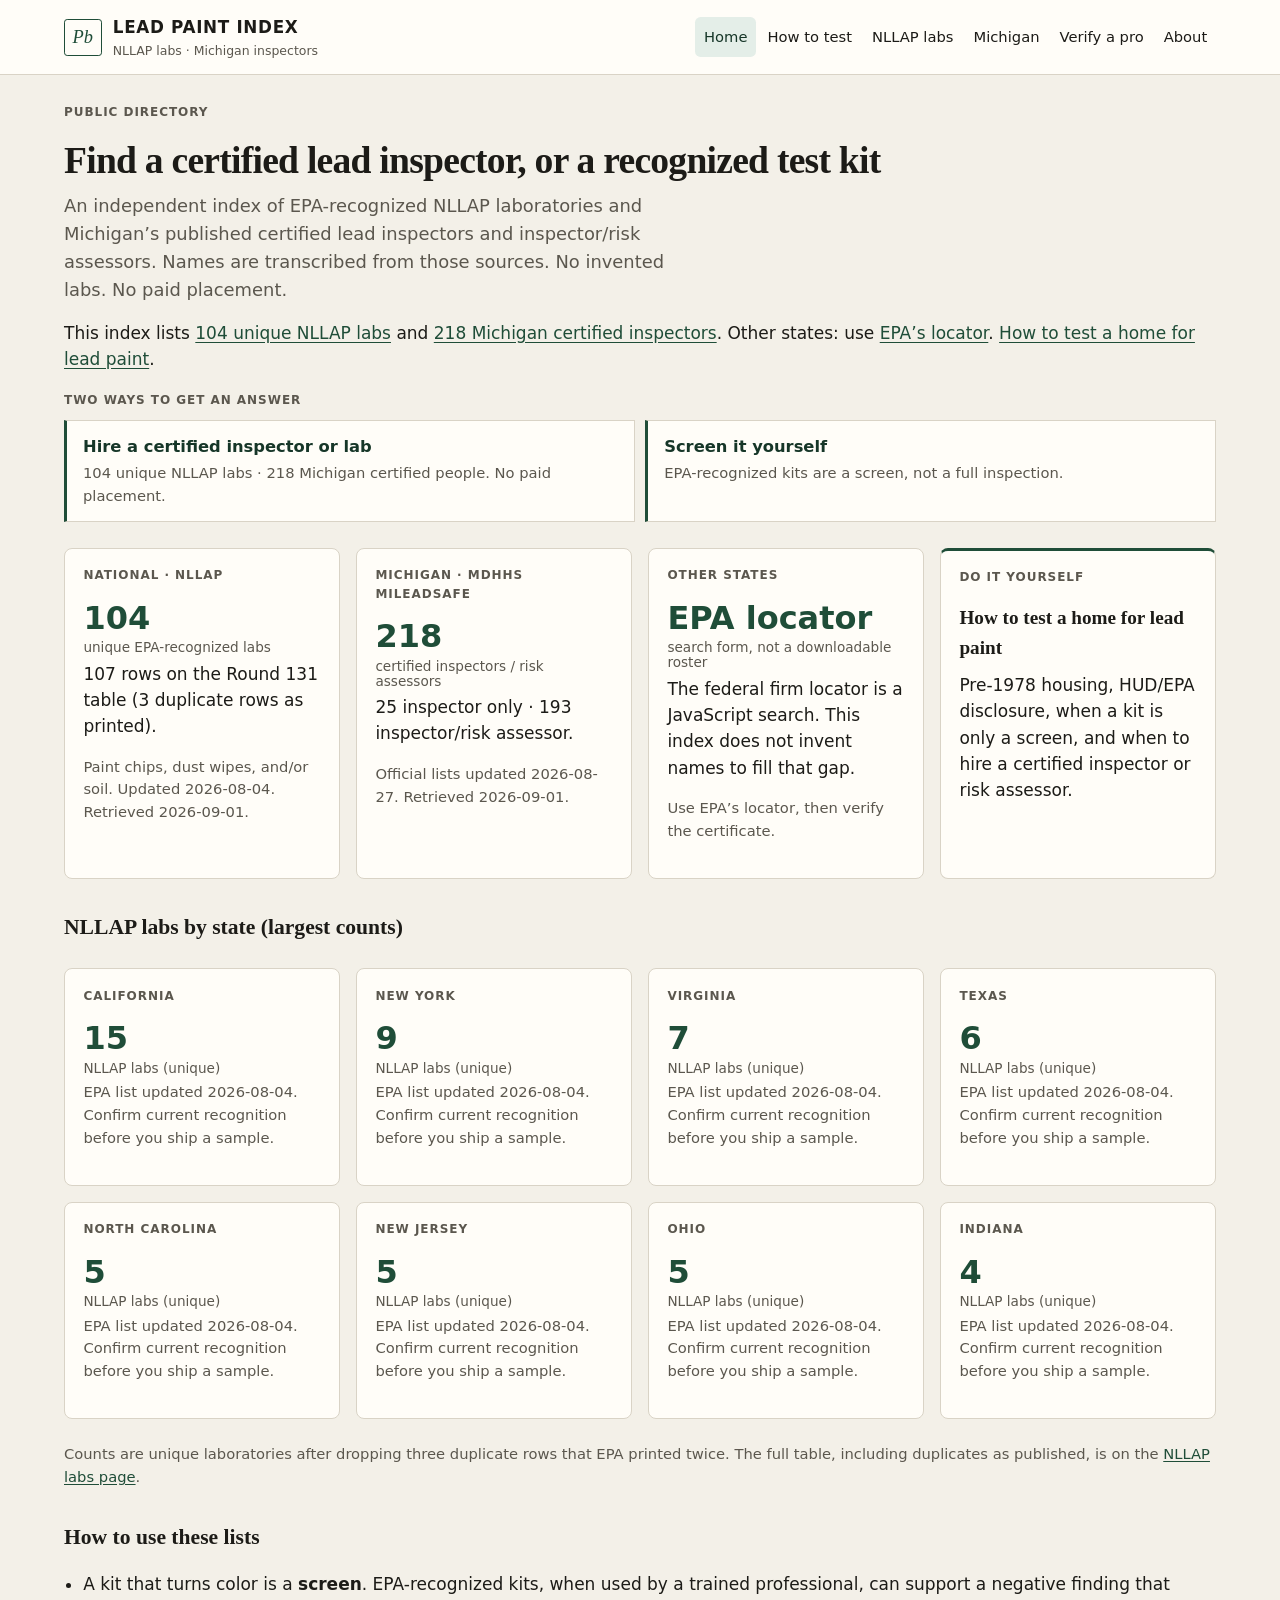
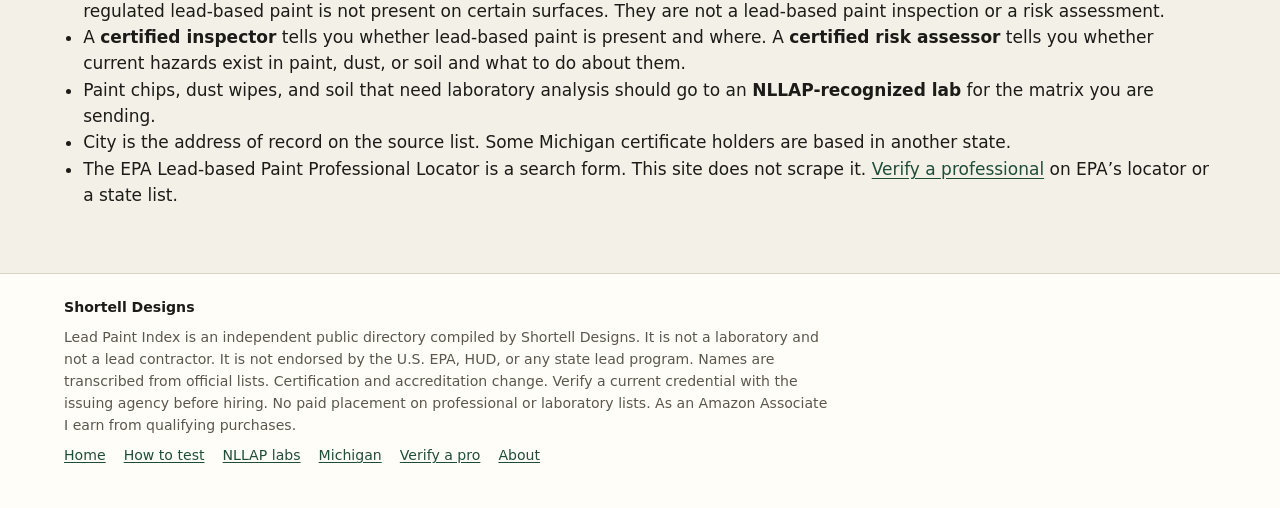
==== index.html @ 2e5376ed "Use Shortell Designs as public byline." ====
<!DOCTYPE html>
<html lang="en">
<head>
  <meta charset="utf-8">
  <meta name="viewport" content="width=device-width, initial-scale=1">
  <title>Find a Certified Lead Inspector or NLLAP Lab</title>
  <meta name="description" content="Independent index of 104 unique EPA NLLAP labs and 218 Michigan certified inspectors. Other states: use EPA’s locator. No invented names. No paid placement.">
  <link rel="stylesheet" href="css/style.css">
</head>
<body>
  <a class="skip" href="#main">Skip to content</a>
  <header class="site-header">
    <div class="header-inner">
      <a class="brand" href="index.html">
        <span class="brand-mark" aria-hidden="true">Pb</span>
        <span class="brand-text">
          <span class="brand-name">Lead Paint Index</span>
          <span class="brand-sub">NLLAP labs · Michigan inspectors</span>
        </span>
      </a>
      <nav aria-label="Primary">
        <a href="index.html" aria-current="page">Home</a>
        <a href="how-to.html">How to test</a>
        <a href="labs.html">NLLAP labs</a>
        <a href="michigan.html">Michigan</a>
        <a href="verify.html">Verify a pro</a>
        <a href="about.html">About</a>
      </nav>
    </div>
  </header>
  <main id="main">
    <div class="wrap">

      <p class="kicker">Public directory</p>
      <h1>Find a certified lead inspector, or a recognized test kit</h1>
      <p class="lede">An independent index of EPA-recognized NLLAP laboratories and Michigan’s published certified lead inspectors and inspector/risk assessors. Names are transcribed from those sources. No invented labs. No paid placement.</p>
      <p>This index lists <a href="labs.html">104 unique NLLAP labs</a>
      and <a href="michigan.html">218 Michigan certified inspectors</a>.
      Other states: use <a href="verify.html">EPA’s locator</a>.
      <a href="how-to.html">How to test a home for lead paint</a>.</p>

      <div class="paths">
        <p class="paths-label">Two ways to get an answer</p>
        <a class="path" href="labs.html">
          <strong>Hire a certified inspector or lab</strong>
          <span>104 unique NLLAP labs · 218 Michigan certified people. No paid placement.</span>
        </a>
        <a class="path" href="how-to.html">
          <strong>Screen it yourself</strong>
          <span>EPA-recognized kits are a screen, not a full inspection.</span>
        </a>
      </div>

      <div class="grid states" id="counts">
        <a class="card" href="labs.html">
          <p class="kicker">National · NLLAP</p>
          <p class="stat">104<small>unique EPA-recognized labs</small></p>
          <p>107 rows on the Round 131 table (3 duplicate rows as printed).</p>
          <p class="meta">Paint chips, dust wipes, and/or soil. Updated 2026-08-04. Retrieved 2026-09-01.</p>
        </a>
        <a class="card" href="michigan.html">
          <p class="kicker">Michigan · MDHHS MiLeadSafe</p>
          <p class="stat">218<small>certified inspectors / risk assessors</small></p>
          <p>25 inspector only · 193 inspector/risk assessor.</p>
          <p class="meta">Official lists updated 2026-08-27. Retrieved 2026-09-01.</p>
        </a>
        <a class="card" href="verify.html">
          <p class="kicker">Other states</p>
          <p class="stat">EPA locator<small>search form, not a downloadable roster</small></p>
          <p>The federal firm locator is a JavaScript search. This index does not invent names to fill that gap.</p>
          <p class="meta">Use EPA’s locator, then verify the certificate.</p>
        </a>
        <a class="card card-howto" href="how-to.html">
          <p class="kicker">Do it yourself</p>
          <h2>How to test a home for lead paint</h2>
          <p>Pre-1978 housing, HUD/EPA disclosure, when a kit is only a screen, and when to hire a certified inspector or risk assessor.</p>
        </a>
      </div>

      <h2>NLLAP labs by state (largest counts)</h2>
      <div class="grid states">
        <a class="card" href="labs.html#st-CA">
          <p class="kicker">California</p>
          <p class="stat">15<small>NLLAP labs (unique)</small></p>
          <p class="meta">EPA list updated 2026-08-04. Confirm current recognition before you ship a sample.</p>
        </a>
        <a class="card" href="labs.html#st-NY">
          <p class="kicker">New York</p>
          <p class="stat">9<small>NLLAP labs (unique)</small></p>
          <p class="meta">EPA list updated 2026-08-04. Confirm current recognition before you ship a sample.</p>
        </a>
        <a class="card" href="labs.html#st-VA">
          <p class="kicker">Virginia</p>
          <p class="stat">7<small>NLLAP labs (unique)</small></p>
          <p class="meta">EPA list updated 2026-08-04. Confirm current recognition before you ship a sample.</p>
        </a>
        <a class="card" href="labs.html#st-TX">
          <p class="kicker">Texas</p>
          <p class="stat">6<small>NLLAP labs (unique)</small></p>
          <p class="meta">EPA list updated 2026-08-04. Confirm current recognition before you ship a sample.</p>
        </a>
        <a class="card" href="labs.html#st-NC">
          <p class="kicker">North Carolina</p>
          <p class="stat">5<small>NLLAP labs (unique)</small></p>
          <p class="meta">EPA list updated 2026-08-04. Confirm current recognition before you ship a sample.</p>
        </a>
        <a class="card" href="labs.html#st-NJ">
          <p class="kicker">New Jersey</p>
          <p class="stat">5<small>NLLAP labs (unique)</small></p>
          <p class="meta">EPA list updated 2026-08-04. Confirm current recognition before you ship a sample.</p>
        </a>
        <a class="card" href="labs.html#st-OH">
          <p class="kicker">Ohio</p>
          <p class="stat">5<small>NLLAP labs (unique)</small></p>
          <p class="meta">EPA list updated 2026-08-04. Confirm current recognition before you ship a sample.</p>
        </a>
        <a class="card" href="labs.html#st-IN">
          <p class="kicker">Indiana</p>
          <p class="stat">4<small>NLLAP labs (unique)</small></p>
          <p class="meta">EPA list updated 2026-08-04. Confirm current recognition before you ship a sample.</p>
        </a>
      </div>
      <p class="meta">Counts are unique laboratories after dropping three duplicate rows that EPA printed twice. The full table, including duplicates as published, is on the <a href="labs.html">NLLAP labs page</a>.</p>

      <h2>How to use these lists</h2>
      <ul class="plain">
        <li>A kit that turns color is a <strong>screen</strong>. EPA-recognized kits, when used by a trained professional, can support a negative finding that regulated lead-based paint is not present on certain surfaces. They are not a lead-based paint inspection or a risk assessment.</li>
        <li>A <strong>certified inspector</strong> tells you whether lead-based paint is present and where. A <strong>certified risk assessor</strong> tells you whether current hazards exist in paint, dust, or soil and what to do about them.</li>
        <li>Paint chips, dust wipes, and soil that need laboratory analysis should go to an <strong>NLLAP-recognized lab</strong> for the matrix you are sending.</li>
        <li>City is the address of record on the source list. Some Michigan certificate holders are based in another state.</li>
        <li>The EPA Lead-based Paint Professional Locator is a search form. This site does not scrape it. <a href="verify.html">Verify a professional</a> on EPA’s locator or a state list.</li>
      </ul>

    </div>
  </main>
  <footer class="site-footer">
    <div class="wrap">
      <p class="byline">Shortell Designs</p>
      <p>Lead Paint Index is an independent public directory compiled by Shortell Designs. It is not a laboratory and not a lead contractor. It is not endorsed by the U.S. EPA, HUD, or any state lead program. Names are transcribed from official lists. Certification and accreditation change. Verify a current credential with the issuing agency before hiring. No paid placement on professional or laboratory lists. As an Amazon Associate I earn from qualifying purchases.</p>
      <p class="foot-nav"><a href="index.html">Home</a> <a href="how-to.html">How to test</a> <a href="labs.html">NLLAP labs</a> <a href="michigan.html">Michigan</a> <a href="verify.html">Verify a pro</a> <a href="about.html">About</a></p>
    </div>
  </footer>
</body>
</html>
---- css/style.css ----
/* Lead Paint Index — same visual language as Radon Test Index; mobile-first, calm, no tracking, no cookie wall */
:root {
  --bg: #f3f0e8;
  --bg-2: #fffdf8;
  --ink: #1c1b17;
  --muted: #5b574e;
  --line: #d9d3c6;
  --pine: #1f4d38;
  --pine-2: #163628;
  --sage: #e4eee8;
  --violet: #ece8f5;
  --violet-ink: #3a3160;
  --sand: #f3ead4;
  --sand-ink: #5a4718;
  --note: #f6efe0;
  --note-edge: #8a6d32;
  --focus: #1f4d38;
  --max: 72rem;
  --prose: 40rem;
  --radius: 0.35rem;
}

*,
*::before,
*::after {
  box-sizing: border-box;
}

html {
  scroll-behavior: smooth;
}

body {
  margin: 0;
  color: var(--ink);
  background: var(--bg);
  font-family: "Source Sans 3", "Segoe UI", system-ui, -apple-system, sans-serif;
  font-size: 1.0625rem;
  line-height: 1.55;
}

.skip {
  position: absolute;
  left: 0.75rem;
  top: -3rem;
  background: var(--pine);
  color: #fff;
  padding: 0.4rem 0.7rem;
  z-index: 20;
}
.skip:focus {
  top: 0.75rem;
}

a {
  color: var(--pine);
  text-underline-offset: 0.15em;
}
a:hover {
  color: var(--pine-2);
}
a:focus-visible,
button:focus-visible,
input:focus-visible {
  outline: 2px solid var(--focus);
  outline-offset: 2px;
}

.wrap {
  width: min(100% - 2rem, var(--max));
  margin-inline: auto;
}
.wrap-prose {
  width: min(100% - 2rem, var(--prose));
  margin-inline: auto;
}

/* Header */
.site-header {
  border-bottom: 1px solid var(--line);
  background: var(--bg-2);
}
.header-inner {
  width: min(100% - 2rem, var(--max));
  margin-inline: auto;
  padding: 0.9rem 0 0.85rem;
  display: flex;
  flex-wrap: wrap;
  gap: 0.75rem 1.5rem;
  align-items: center;
  justify-content: space-between;
}
.brand {
  display: flex;
  gap: 0.7rem;
  align-items: center;
  text-decoration: none;
  color: inherit;
}
.brand-mark {
  flex: none;
  width: 2.35rem;
  height: 2.35rem;
  display: grid;
  place-items: center;
  border: 1.5px solid var(--pine);
  border-radius: 0.2rem;
  color: var(--pine);
  font-family: Georgia, "Iowan Old Style", "Palatino Linotype", serif;
  font-style: italic;
  font-size: 1.15rem;
  line-height: 1;
}
.brand-text {
  display: flex;
  flex-direction: column;
  gap: 0.05rem;
}
.brand-name {
  font-weight: 700;
  letter-spacing: 0.04em;
  font-size: 1.05rem;
  text-transform: uppercase;
}
.brand-sub {
  font-size: 0.78rem;
  color: var(--muted);
}

nav {
  display: flex;
  flex-wrap: wrap;
  gap: 0.15rem 0.15rem;
}
nav a {
  text-decoration: none;
  color: var(--ink);
  padding: 0.3rem 0.55rem;
  border-radius: var(--radius);
  font-size: 0.92rem;
}
nav a:hover,
nav a[aria-current="page"] {
  background: var(--sage);
  color: var(--pine-2);
}

/* Main */
main {
  padding: 1.75rem 0 3rem;
}
h1 {
  font-family: Georgia, "Iowan Old Style", Palatino, serif;
  font-weight: 600;
  font-size: clamp(1.7rem, 3.5vw, 2.35rem);
  line-height: 1.2;
  margin: 0 0 0.6rem;
  letter-spacing: -0.02em;
}
h2 {
  font-family: Georgia, "Iowan Old Style", Palatino, serif;
  font-weight: 600;
  font-size: 1.35rem;
  margin: 2rem 0 0.6rem;
}
h3 {
  font-size: 1.05rem;
  margin: 1.4rem 0 0.4rem;
}
p {
  margin: 0 0 1rem;
}
.lede {
  font-size: 1.12rem;
  color: var(--muted);
  max-width: 40rem;
}

/* Home cards */
.grid {
  display: grid;
  gap: 1rem;
  margin: 1.5rem 0;
}
@media (min-width: 640px) {
  .grid.states {
    grid-template-columns: repeat(2, 1fr);
  }
  .grid.two {
    grid-template-columns: 1fr 1fr;
  }
}
@media (min-width: 960px) {
  .grid.states {
    grid-template-columns: repeat(4, 1fr);
  }
}
.card {
  background: var(--bg-2);
  border: 1px solid var(--line);
  border-radius: 0.5rem;
  padding: 1.1rem 1.15rem 1.2rem;
  text-decoration: none;
  color: inherit;
  display: block;
}
a.card:hover {
  border-color: var(--pine);
}
.card h2,
.card h3 {
  margin-top: 0;
}
.stat {
  font-variant-numeric: tabular-nums;
  font-size: 2rem;
  font-weight: 600;
  color: var(--pine);
  line-height: 1.1;
  margin: 0.2rem 0 0.35rem;
}
.stat small {
  display: block;
  font-size: 0.85rem;
  font-weight: 500;
  color: var(--muted);
  margin-top: 0.25rem;
}
.kicker {
  font-size: 0.75rem;
  letter-spacing: 0.08em;
  text-transform: uppercase;
  color: var(--muted);
  font-weight: 600;
}

/* Notes / callouts */
.note {
  background: var(--note);
  border-left: 3px solid var(--note-edge);
  padding: 0.85rem 1rem;
  margin: 1.1rem 0 1.4rem;
  border-radius: 0 0.35rem 0.35rem 0;
}
.note p:last-child {
  margin-bottom: 0;
}

ul.plain,
ol.plain {
  padding-left: 1.2rem;
}
.meta {
  color: var(--muted);
  font-size: 0.92rem;
}

/* Filters */
.filters {
  display: flex;
  flex-wrap: wrap;
  gap: 0.65rem 1rem;
  align-items: end;
  margin: 1rem 0 1.1rem;
  padding: 0.85rem 0;
  border-top: 1px solid var(--line);
  border-bottom: 1px solid var(--line);
  position: sticky;
  top: 0;
  background: var(--bg);
  z-index: 5;
}
.filters label.field {
  display: flex;
  flex-direction: column;
  gap: 0.25rem;
  font-size: 0.8rem;
  font-weight: 600;
  color: var(--muted);
  flex: 1 1 14rem;
}
.filters input[type="search"] {
  font: inherit;
  padding: 0.45rem 0.6rem;
  border: 1px solid var(--line);
  border-radius: var(--radius);
  background: var(--bg-2);
  color: var(--ink);
  width: 100%;
}
.pills {
  display: flex;
  flex-wrap: wrap;
  gap: 0.35rem;
}
.pills label {
  font-size: 0.88rem;
  border: 1px solid var(--line);
  background: var(--bg-2);
  border-radius: 999px;
  padding: 0.28rem 0.7rem;
  cursor: pointer;
}
.pills input {
  appearance: none;
  width: 0;
  height: 0;
  position: absolute;
}
.pills input:checked ~ span,
.pills label:has(input:checked) {
  background: var(--pine);
  color: #fff;
  border-color: var(--pine);
}
.pills label:has(input:focus-visible) {
  outline: 2px solid var(--focus);
  outline-offset: 2px;
}
.shown {
  font-size: 0.9rem;
  color: var(--muted);
  margin: 0 0 0.75rem;
}

/* Directory table */
.table-scroll {
  overflow-x: auto;
}
table.dir {
  width: 100%;
  border-collapse: collapse;
  background: var(--bg-2);
  font-size: 0.95rem;
}
table.dir th {
  text-align: left;
  font-size: 0.75rem;
  letter-spacing: 0.06em;
  text-transform: uppercase;
  color: var(--muted);
  font-weight: 600;
  padding: 0.55rem 0.7rem;
  border-bottom: 1px solid var(--line);
  background: #f7f4ec;
  position: sticky;
  top: 0;
}
table.dir td {
  padding: 0.65rem 0.7rem;
  border-bottom: 1px solid var(--line);
  vertical-align: top;
}
table.dir tbody tr:hover {
  background: #faf7f0;
}
.name {
  font-weight: 600;
}
.city {
  white-space: nowrap;
}
.cred,
.src {
  color: var(--muted);
  font-size: 0.88rem;
}
.svc {
  display: inline-block;
  font-size: 0.78rem;
  font-weight: 600;
  letter-spacing: 0.02em;
  padding: 0.12rem 0.45rem;
  border-radius: 999px;
  white-space: nowrap;
}
.svc-m {
  background: var(--sage);
  color: var(--pine-2);
}
.svc-x {
  background: var(--violet);
  color: var(--violet-ink);
}
.svc-b {
  background: var(--sand);
  color: var(--sand-ink);
}

@media (max-width: 720px) {
  table.dir,
  table.dir thead,
  table.dir tbody,
  table.dir th,
  table.dir td,
  table.dir tr {
    display: block;
  }
  table.dir thead {
    display: none;
  }
  table.dir tr.pro {
    background: var(--bg-2);
    border: 1px solid var(--line);
    border-radius: 0.45rem;
    padding: 0.75rem 0.85rem 0.85rem;
    margin-bottom: 0.65rem;
  }
  table.dir td {
    border: 0;
    padding: 0.15rem 0;
  }
  table.dir td::before {
    content: attr(data-label);
    display: block;
    font-size: 0.7rem;
    letter-spacing: 0.06em;
    text-transform: uppercase;
    color: var(--muted);
    font-weight: 600;
    margin-bottom: 0.05rem;
  }
  table.dir td.name-cell::before {
    content: none;
  }
  table.dir td:empty,
  table.dir td.omit {
    display: none;
  }
  .city {
    white-space: normal;
  }
}

/* Prose pages */
.prose h1 {
  margin-bottom: 0.75rem;
}
.prose hr {
  border: 0;
  border-top: 1px solid var(--line);
  margin: 1.75rem 0;
}
.prose code {
  font-size: 0.9em;
  background: var(--sage);
  padding: 0.05em 0.3em;
  border-radius: 0.2rem;
}
.prose ul,
.prose ol {
  padding-left: 1.25rem;
  margin: 0 0 1rem;
}
.prose li {
  margin-bottom: 0.35rem;
}

/* Footer */
.site-footer {
  border-top: 1px solid var(--line);
  background: var(--bg-2);
  padding: 1.4rem 0 2rem;
  color: var(--muted);
  font-size: 0.88rem;
}
.site-footer .wrap {
  width: min(100% - 2rem, var(--max));
  margin-inline: auto;
}
.byline {
  color: var(--ink);
  font-weight: 600;
  margin-bottom: 0.4rem;
}
.site-footer p {
  margin: 0 0 0.55rem;
  max-width: 48rem;
}
.foot-nav {
  margin-top: 0.8rem;
}
.foot-nav a {
  margin-right: 0.85rem;
}

@media print {
  .site-header nav,
  .filters,
  .skip,
  .foot-nav {
    display: none;
  }
  body,
  .card,
  table.dir,
  .site-header,
  .site-footer {
    background: #fff;
  }
  a {
    color: inherit;
  }
}


/* === Trust / conversion pass (append) =====================================
   No webfonts, no photos, no Amazon chrome. Method-first kit cards.
   ======================================================================== */

nav a {
  min-height: 2.5rem;
  display: inline-flex;
  align-items: center;
}

/* Homepage: two jobs, stated before the roster. Not a storefront. */
.paths {
  display: grid;
  gap: 0.65rem;
  margin: 1.15rem 0 1.6rem;
}
@media (min-width: 640px) {
  .paths {
    grid-template-columns: 1fr 1fr;
  }
}
.paths-label {
  grid-column: 1 / -1;
  margin: 0;
  font-size: 0.75rem;
  letter-spacing: 0.08em;
  text-transform: uppercase;
  font-weight: 600;
  color: var(--muted);
}
a.path {
  display: block;
  background: var(--bg-2);
  border: 1px solid var(--line);
  border-left: 3px solid var(--pine);
  padding: 0.85rem 1rem;
  text-decoration: none;
  color: inherit;
  min-height: 2.75rem;
}
a.path:hover,
a.path:focus {
  border-color: var(--pine);
  color: inherit;
}
a.path strong {
  display: block;
  color: var(--pine-2);
  font-size: 1.02rem;
}
a.path span {
  display: block;
  color: var(--muted);
  font-size: 0.92rem;
  font-weight: 400;
  margin-top: 0.15rem;
}

.card-howto {
  border-top: 3px solid var(--pine);
}
.card-howto h2 {
  font-size: 1.2rem;
}

/* How-to page: two methods, then a quiet paid link. Not a shop. */
.kit-block {
  margin: 1.25rem 0 1.6rem;
  padding: 1rem 0 0.25rem;
  border-top: 1px solid var(--line);
}
.kit-lead {
  max-width: 40rem;
}
.kits {
  display: grid;
  gap: 0.85rem;
  margin: 0.85rem 0 1rem;
}
@media (min-width: 640px) {
  .kits { grid-template-columns: 1fr 1fr; }
}
.kit {
  background: var(--bg-2);
  border: 1px solid var(--line);
  padding: 0.95rem 1rem 1.05rem;
}
.kit h3 {
  margin: 0.15rem 0 0.4rem;
  font-family: Georgia, "Iowan Old Style", Palatino, serif;
  font-size: 1.15rem;
  font-weight: 600;
}
.kit p:last-child { margin-bottom: 0; }
a.kit-link {
  display: inline-flex;
  align-items: center;
  flex-wrap: wrap;
  gap: 0.35rem 0.5rem;
  min-height: 2.75rem;
  padding: 0.35rem 0;
  font-weight: 600;
  text-decoration: underline;
  text-underline-offset: 0.18em;
}
.paid {
  font-weight: 500;
  font-style: italic;
  color: var(--muted);
  font-size: 0.88em;
}

/* Lead Paint Index — extras */
.grid.three {
  display: grid;
  gap: 1rem;
}
@media (min-width: 640px) {
  .grid.three { grid-template-columns: repeat(3, 1fr); }
}
.kit.span-2 { grid-column: 1 / -1; }
@media (min-width: 640px) {
  .kits.three { grid-template-columns: 1fr 1fr 1fr; }
}
.rec {
  display: inline-block;
  font-size: 0.75rem;
  font-weight: 600;
  letter-spacing: 0.04em;
  text-transform: uppercase;
  padding: 0.12rem 0.45rem;
  border-radius: 999px;
  margin-bottom: 0.35rem;
}
.rec-yes { background: var(--sage); color: var(--pine-2); }
.rec-no { background: var(--sand); color: var(--sand-ink); }
.county {
  margin: 1.75rem 0 0.4rem;
  font-size: 0.8rem;
  letter-spacing: 0.08em;
  text-transform: uppercase;
  color: var(--muted);
}
.phone {
  font-variant-numeric: tabular-nums;
  white-space: nowrap;
}
.dup {
  font-size: 0.85rem;
  color: var(--muted);
  font-style: italic;
}
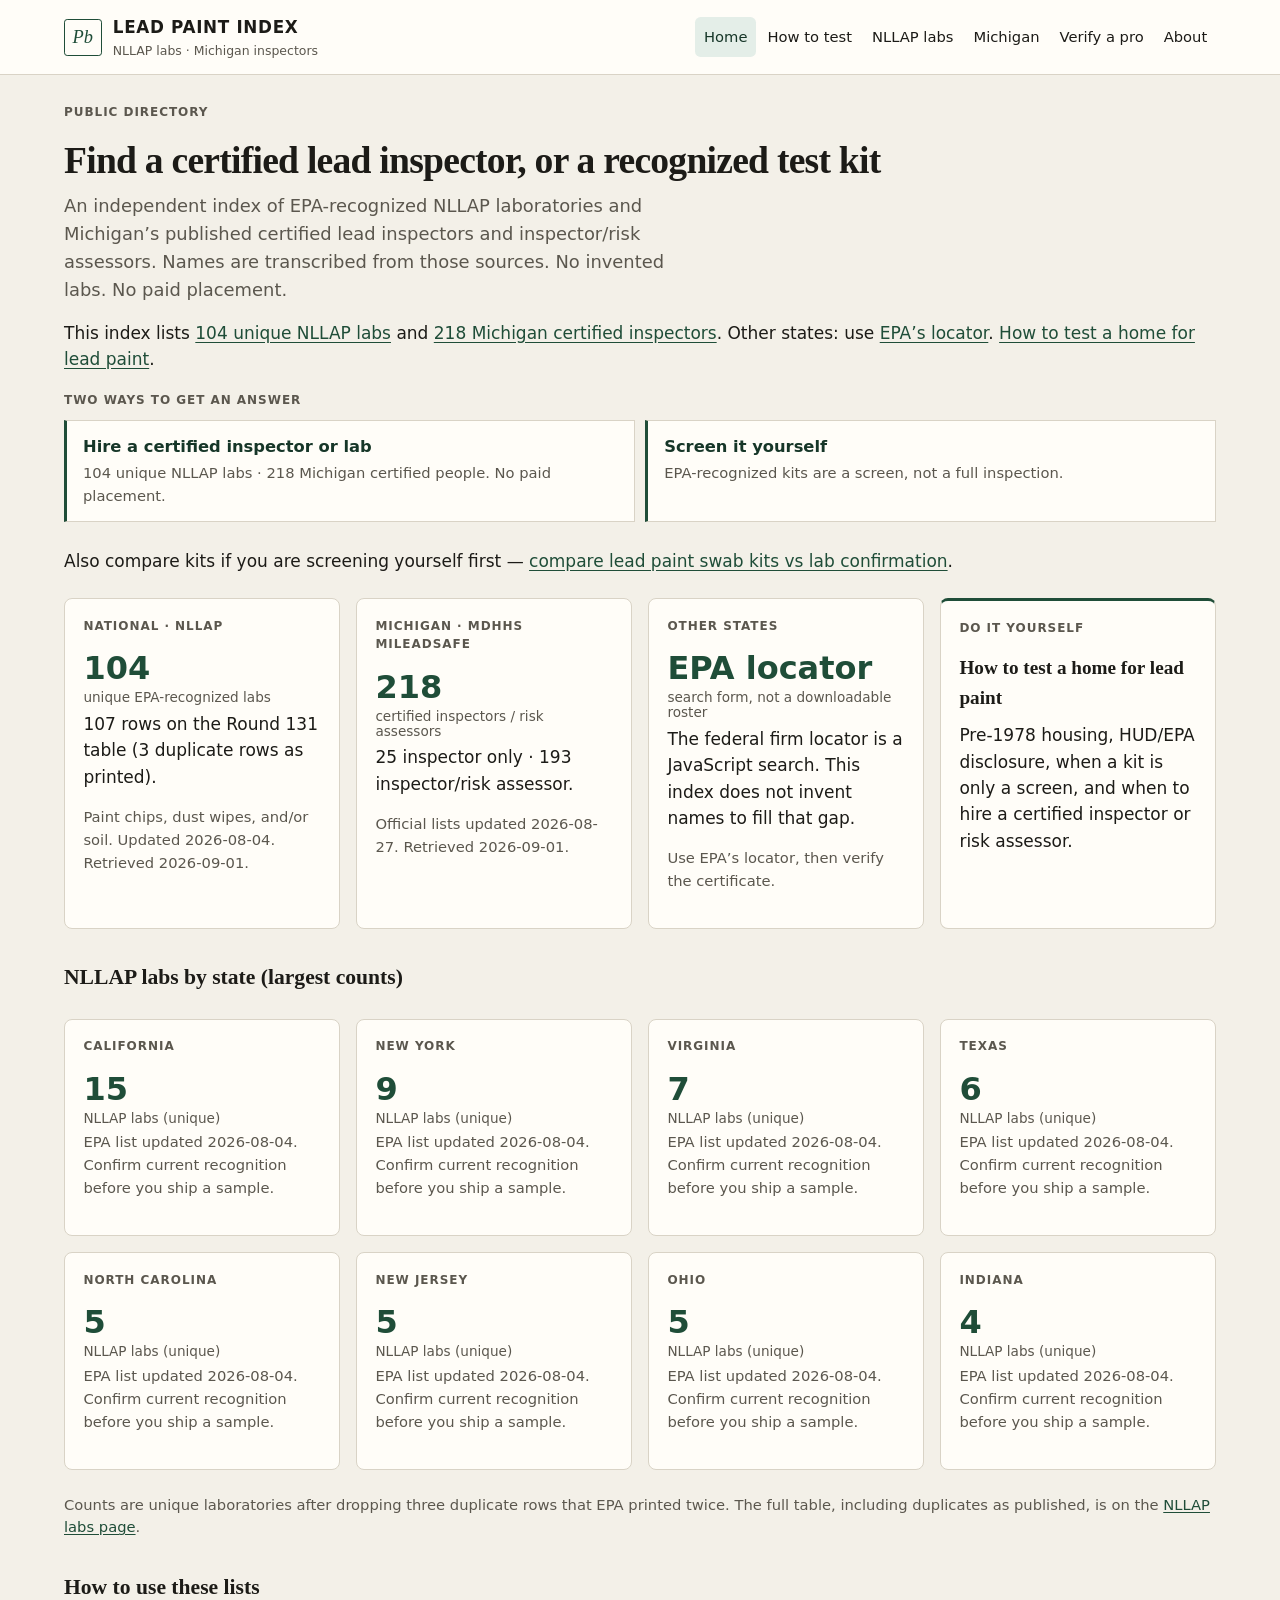
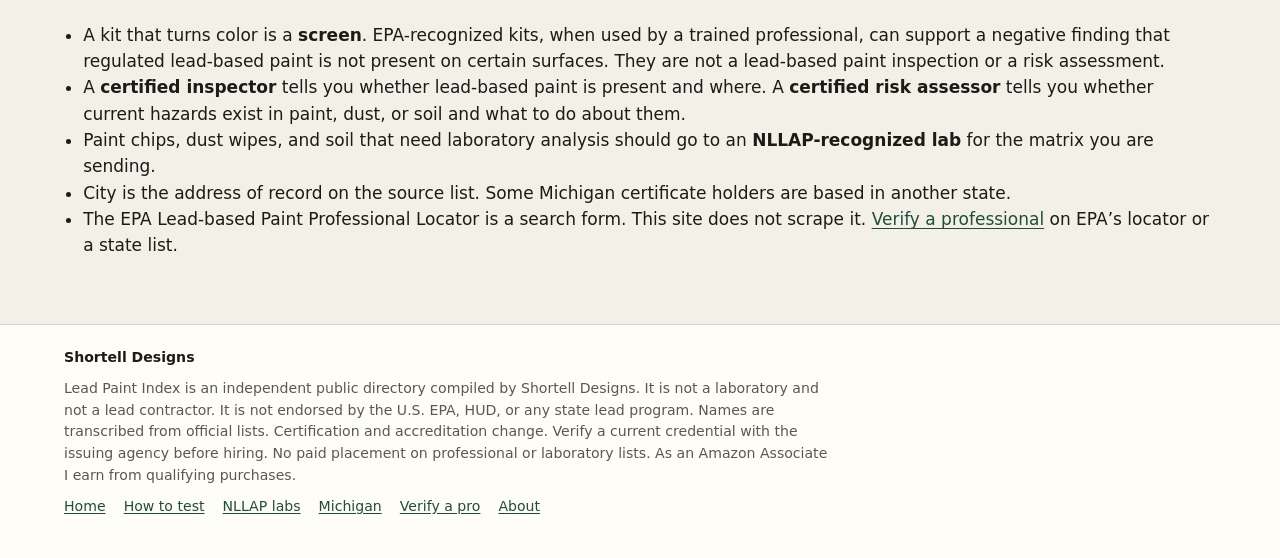
==== commit e287511d: "Add homepage DIY kit comparison bridge to diy-kit-index." ====
--- a/index.html
+++ b/index.html
@@ -50,6 +50,8 @@
           <span>EPA-recognized kits are a screen, not a full inspection.</span>
         </a>
       </div>
+
+      <p>Also compare kits if you are screening yourself first — <a href="https://shortelldesigns.github.io/diy-kit-index/lead-paint-test-kits.html">compare lead paint swab kits vs lab confirmation</a>.</p>
 
       <div class="grid states" id="counts">
         <a class="card" href="labs.html">
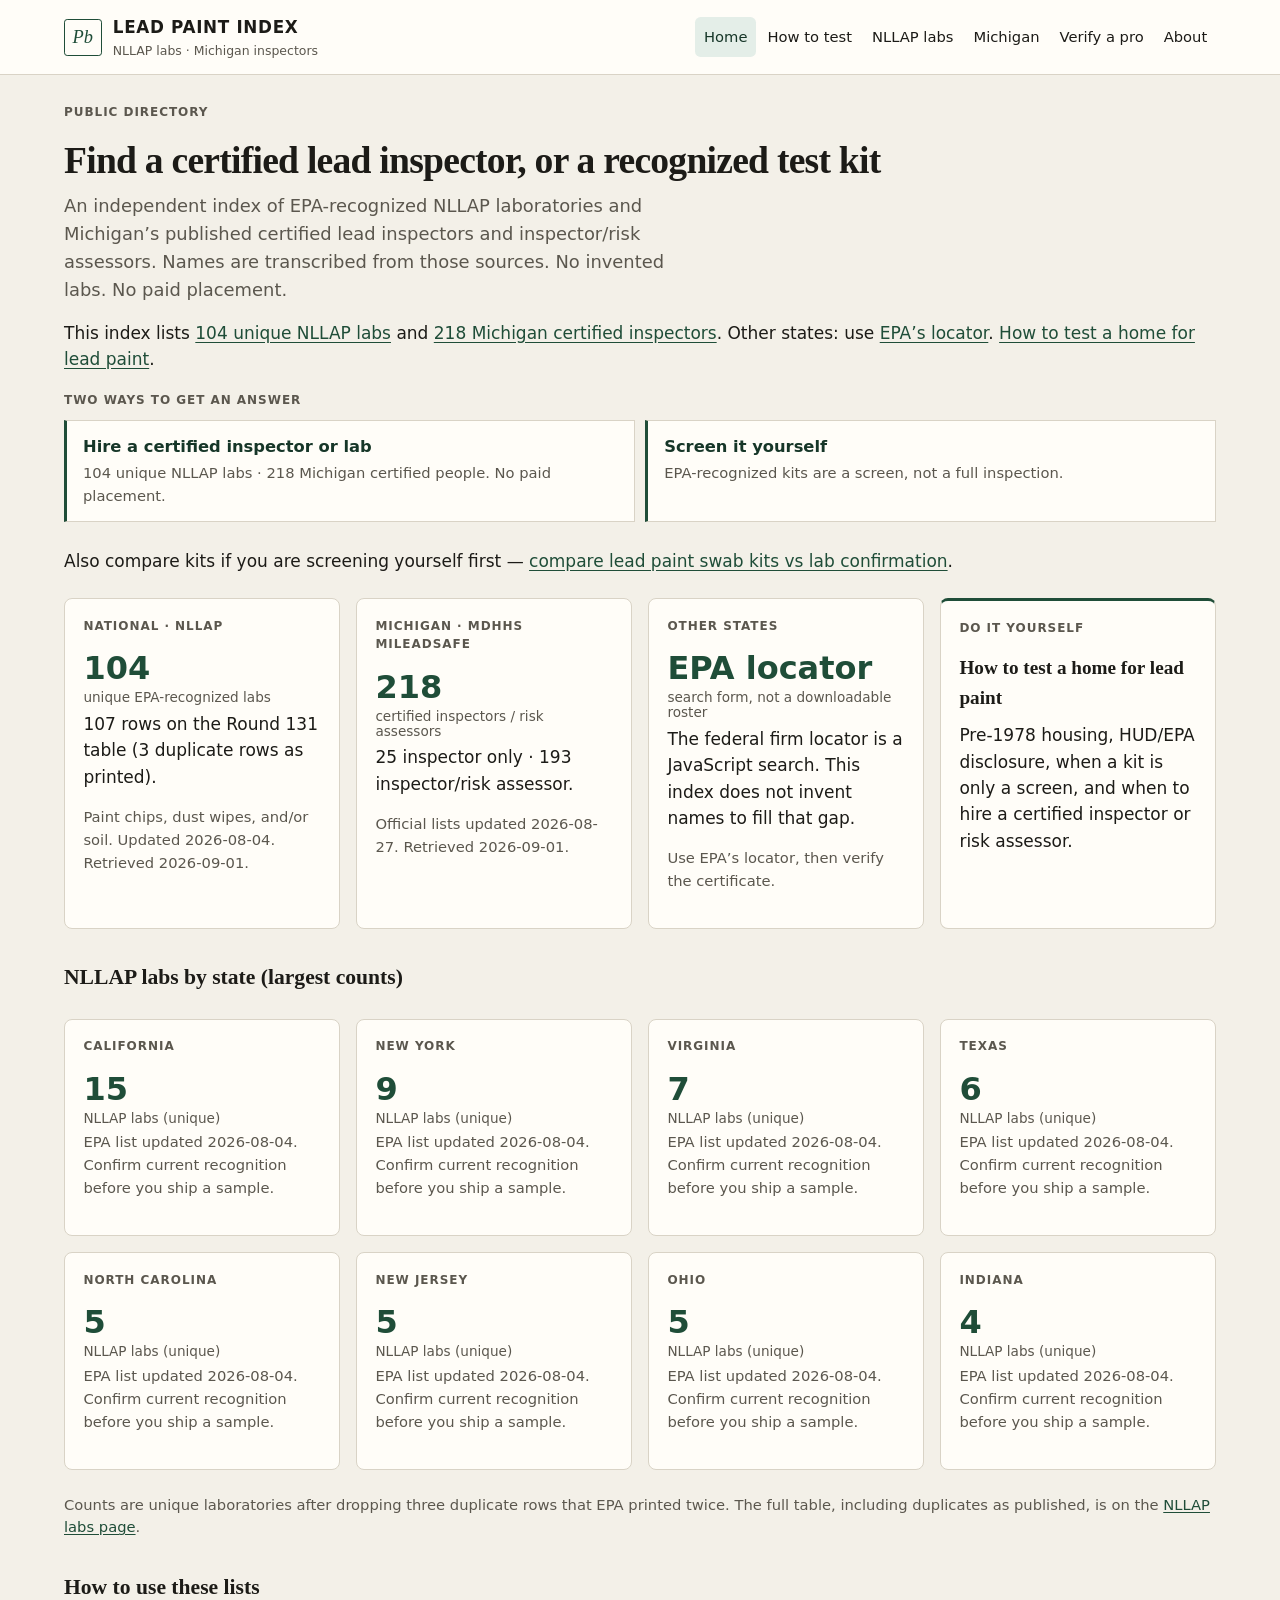
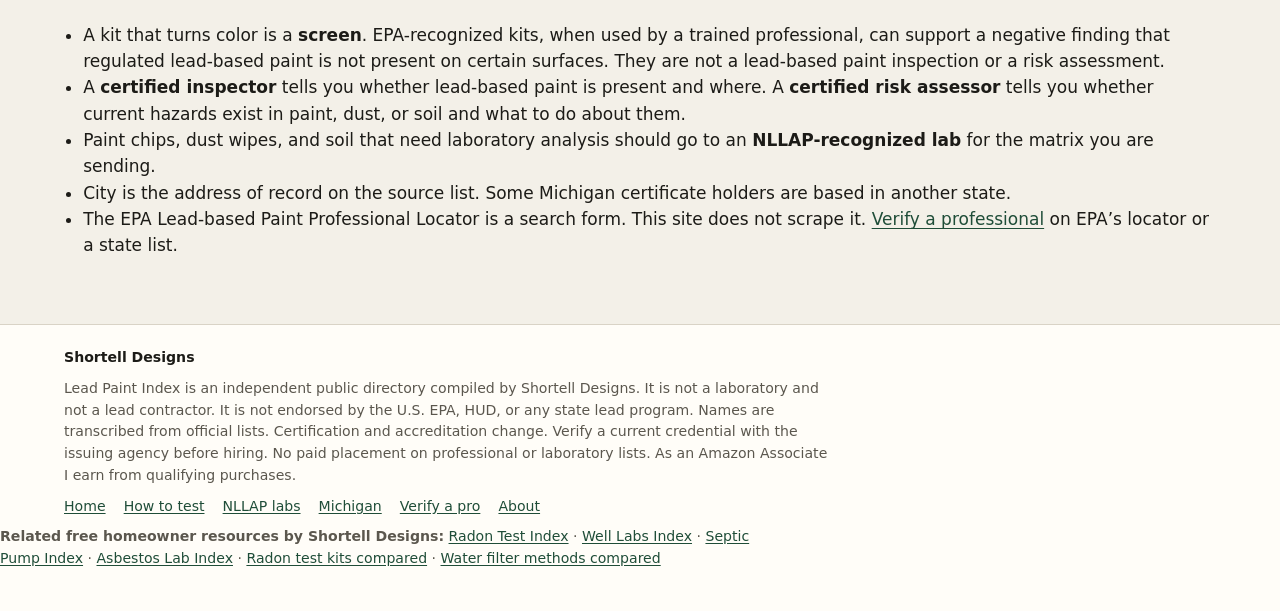
==== commit 30f3c2a5: "Footer links to related Shortell directories and DIY comparisons" ====
--- a/index.html
+++ b/index.html
@@ -141,6 +141,7 @@
       <p>Lead Paint Index is an independent public directory compiled by Shortell Designs. It is not a laboratory and not a lead contractor. It is not endorsed by the U.S. EPA, HUD, or any state lead program. Names are transcribed from official lists. Certification and accreditation change. Verify a current credential with the issuing agency before hiring. No paid placement on professional or laboratory lists. As an Amazon Associate I earn from qualifying purchases.</p>
       <p class="foot-nav"><a href="index.html">Home</a> <a href="how-to.html">How to test</a> <a href="labs.html">NLLAP labs</a> <a href="michigan.html">Michigan</a> <a href="verify.html">Verify a pro</a> <a href="about.html">About</a></p>
     </div>
-  </footer>
+  <p class="related-sites"><strong>Related free homeowner resources by Shortell Designs:</strong> <a href="https://shortelldesigns.github.io/radon-test-index/">Radon Test Index</a> · <a href="https://shortelldesigns.github.io/well-labs-index/">Well Labs Index</a> · <a href="https://shortelldesigns.github.io/septic-pump-index/">Septic Pump Index</a> · <a href="https://shortelldesigns.github.io/asbestos-lab-index/">Asbestos Lab Index</a> · <a href="https://shortelldesigns.github.io/diy-kit-index/radon-test-kits.html">Radon test kits compared</a> · <a href="https://shortelldesigns.github.io/diy-kit-index/water-filter-methods.html">Water filter methods compared</a></p>
+</footer>
 </body>
 </html>
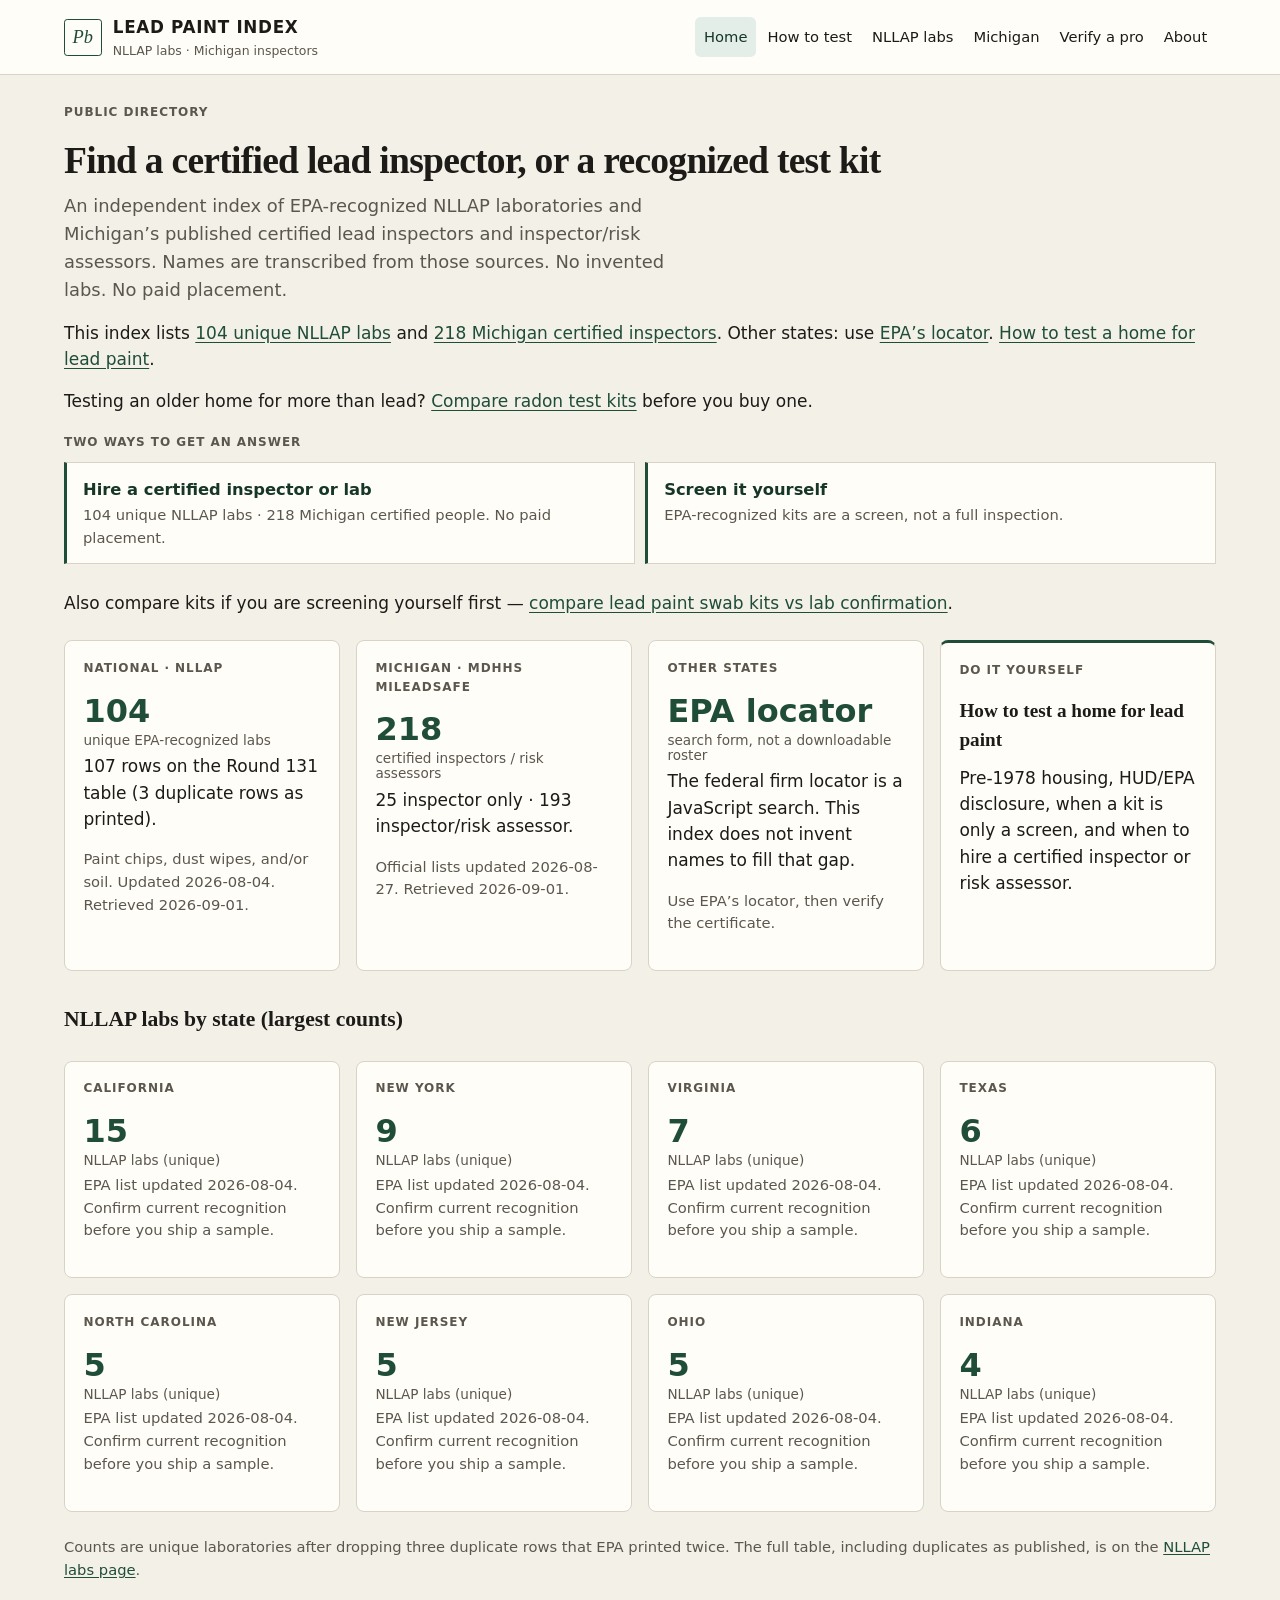
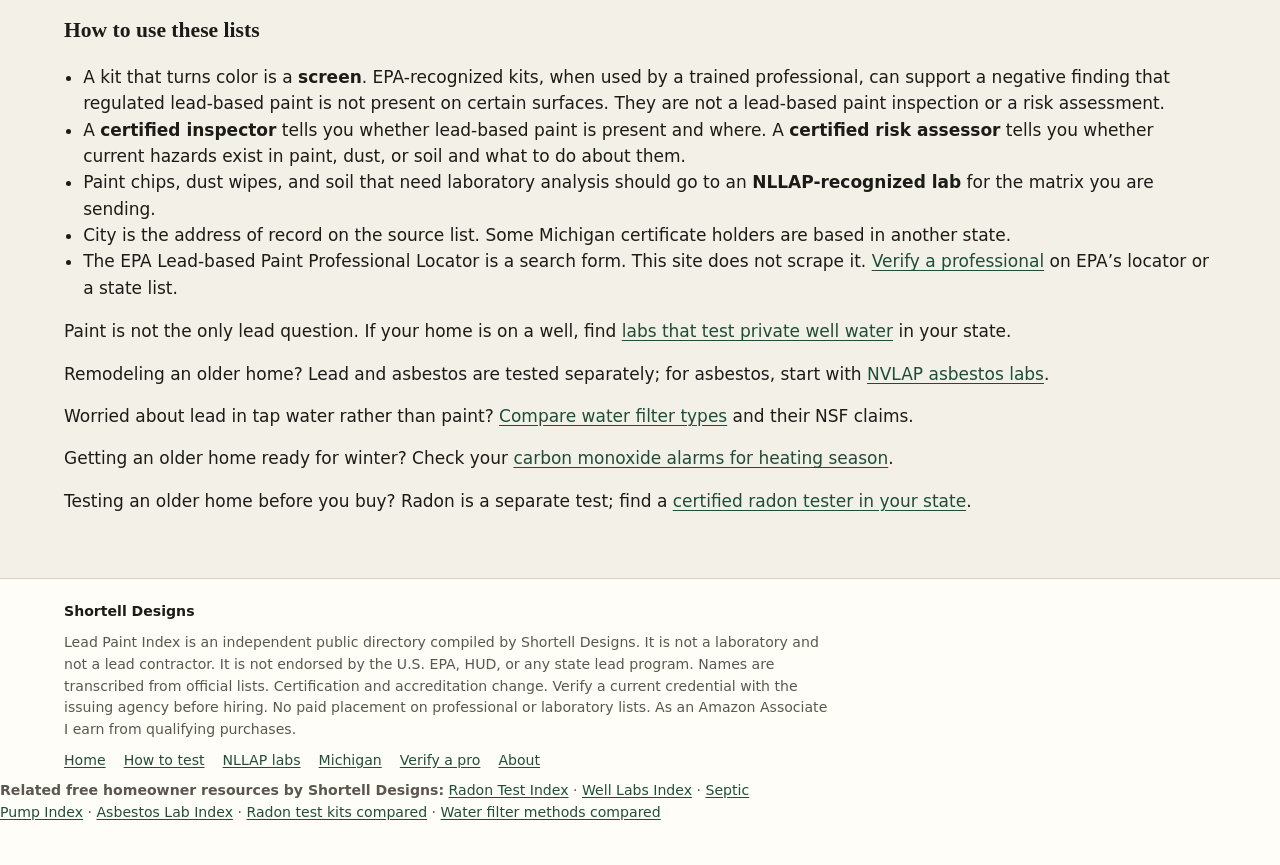
==== commit ec55e367: "Indexing pack 2026-11-09 (Marketeer): intros, titles, metas, internal links Co-authored-by: shortell" ====
--- a/index.html
+++ b/index.html
@@ -5,6 +5,7 @@
   <meta name="viewport" content="width=device-width, initial-scale=1">
   <title>Find a Certified Lead Inspector or NLLAP Lab</title>
   <meta name="description" content="Independent index of 104 unique EPA NLLAP labs and 218 Michigan certified inspectors. Other states: use EPA’s locator. No invented names. No paid placement.">
+  <link rel="canonical" href="https://shortelldesigns.github.io/lead-paint-index/">
   <link rel="stylesheet" href="css/style.css">
 </head>
 <body>
@@ -38,6 +39,7 @@
       and <a href="michigan.html">218 Michigan certified inspectors</a>.
       Other states: use <a href="verify.html">EPA’s locator</a>.
       <a href="how-to.html">How to test a home for lead paint</a>.</p>
+      <p>Testing an older home for more than lead? <a href="https://shortelldesigns.github.io/diy-kit-index/radon-test-kits.html">Compare radon test kits</a> before you buy one.</p>
 
       <div class="paths">
         <p class="paths-label">Two ways to get an answer</p>
@@ -132,6 +134,11 @@
         <li>City is the address of record on the source list. Some Michigan certificate holders are based in another state.</li>
         <li>The EPA Lead-based Paint Professional Locator is a search form. This site does not scrape it. <a href="verify.html">Verify a professional</a> on EPA’s locator or a state list.</li>
       </ul>
+      <p>Paint is not the only lead question. If your home is on a well, find <a href="https://shortelldesigns.github.io/well-labs-index/">labs that test private well water</a> in your state.</p>
+      <p>Remodeling an older home? Lead and asbestos are tested separately; for asbestos, start with <a href="https://shortelldesigns.github.io/asbestos-lab-index/">NVLAP asbestos labs</a>.</p>
+      <p>Worried about lead in tap water rather than paint? <a href="https://shortelldesigns.github.io/diy-kit-index/water-filter-methods.html">Compare water filter types</a> and their NSF claims.</p>
+      <p>Getting an older home ready for winter? Check your <a href="https://shortelldesigns.github.io/diy-kit-index/carbon-monoxide-alarms.html">carbon monoxide alarms for heating season</a>.</p>
+      <p>Testing an older home before you buy? Radon is a separate test; find a <a href="https://shortelldesigns.github.io/radon-test-index/">certified radon tester in your state</a>.</p>
 
     </div>
   </main>
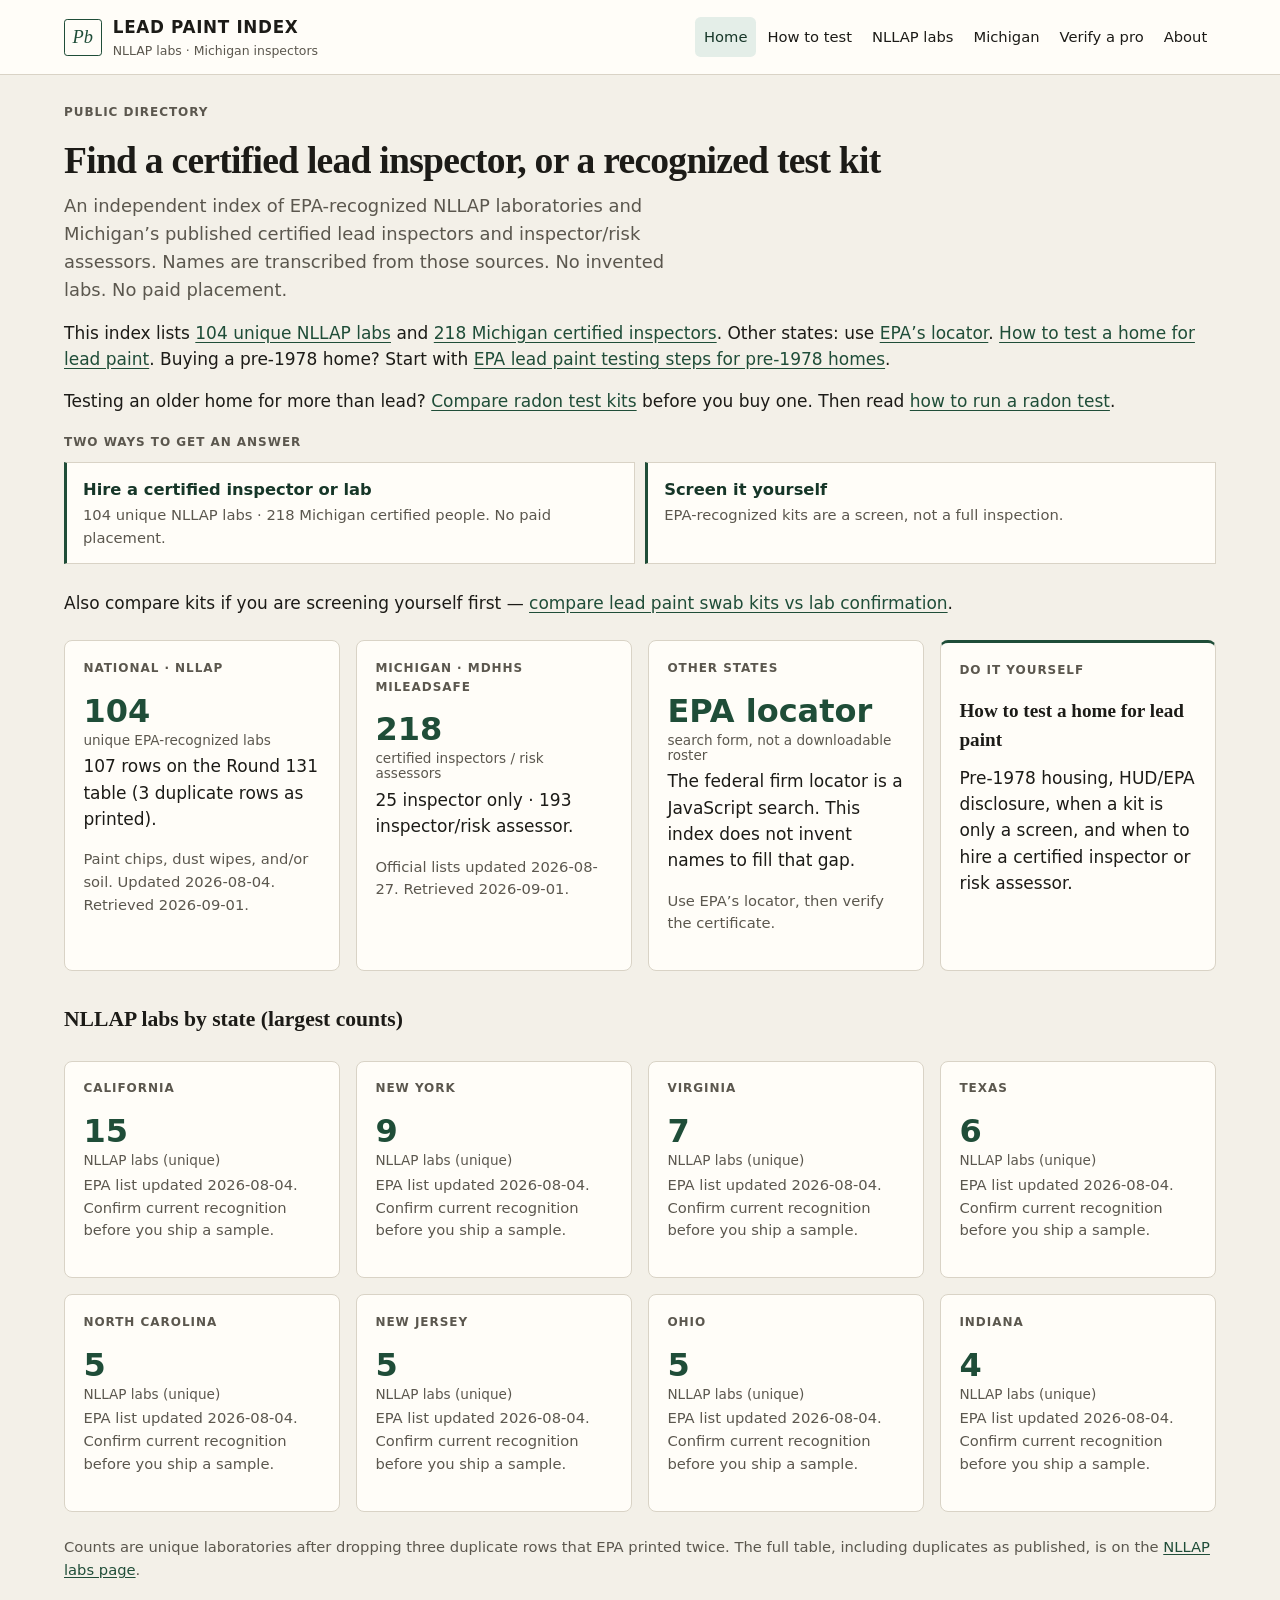
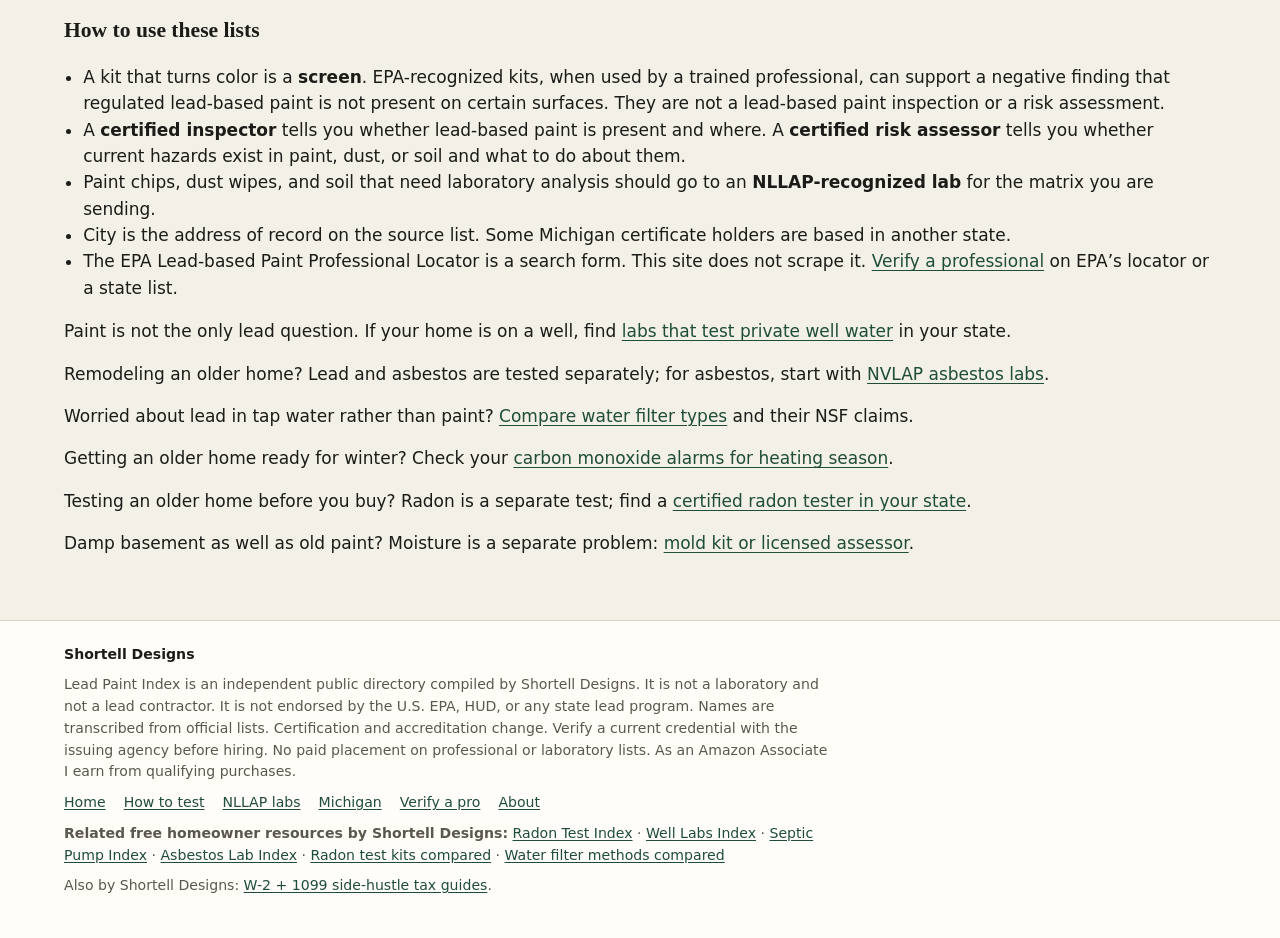
==== commit 25c6c353: "Indexing pack 2026-11-09 GSC-true (Marketeer): titles, metas, intros, internal links Co-authored-by:" ====
--- a/index.html
+++ b/index.html
@@ -38,8 +38,9 @@
       <p>This index lists <a href="labs.html">104 unique NLLAP labs</a>
       and <a href="michigan.html">218 Michigan certified inspectors</a>.
       Other states: use <a href="verify.html">EPA’s locator</a>.
-      <a href="how-to.html">How to test a home for lead paint</a>.</p>
-      <p>Testing an older home for more than lead? <a href="https://shortelldesigns.github.io/diy-kit-index/radon-test-kits.html">Compare radon test kits</a> before you buy one.</p>
+      <a href="how-to.html">How to test a home for lead paint</a>.
+      Buying a pre-1978 home? Start with <a href="how-to.html">EPA lead paint testing steps for pre-1978 homes</a>.</p>
+      <p>Testing an older home for more than lead? <a href="https://shortelldesigns.github.io/diy-kit-index/radon-test-kits.html">Compare radon test kits</a> before you buy one. Then read <a href="https://shortelldesigns.github.io/radon-test-index/how-to-test.html">how to run a radon test</a>.</p>
 
       <div class="paths">
         <p class="paths-label">Two ways to get an answer</p>
@@ -139,6 +140,7 @@
       <p>Worried about lead in tap water rather than paint? <a href="https://shortelldesigns.github.io/diy-kit-index/water-filter-methods.html">Compare water filter types</a> and their NSF claims.</p>
       <p>Getting an older home ready for winter? Check your <a href="https://shortelldesigns.github.io/diy-kit-index/carbon-monoxide-alarms.html">carbon monoxide alarms for heating season</a>.</p>
       <p>Testing an older home before you buy? Radon is a separate test; find a <a href="https://shortelldesigns.github.io/radon-test-index/">certified radon tester in your state</a>.</p>
+      <p>Damp basement as well as old paint? Moisture is a separate problem: <a href="https://shortelldesigns.github.io/mold-assessor-index/how-to.html">mold kit or licensed assessor</a>.</p>
 
     </div>
   </main>
@@ -147,8 +149,9 @@
       <p class="byline">Shortell Designs</p>
       <p>Lead Paint Index is an independent public directory compiled by Shortell Designs. It is not a laboratory and not a lead contractor. It is not endorsed by the U.S. EPA, HUD, or any state lead program. Names are transcribed from official lists. Certification and accreditation change. Verify a current credential with the issuing agency before hiring. No paid placement on professional or laboratory lists. As an Amazon Associate I earn from qualifying purchases.</p>
       <p class="foot-nav"><a href="index.html">Home</a> <a href="how-to.html">How to test</a> <a href="labs.html">NLLAP labs</a> <a href="michigan.html">Michigan</a> <a href="verify.html">Verify a pro</a> <a href="about.html">About</a></p>
+      <p class="related-sites"><strong>Related free homeowner resources by Shortell Designs:</strong> <a href="https://shortelldesigns.github.io/radon-test-index/">Radon Test Index</a> · <a href="https://shortelldesigns.github.io/well-labs-index/">Well Labs Index</a> · <a href="https://shortelldesigns.github.io/septic-pump-index/">Septic Pump Index</a> · <a href="https://shortelldesigns.github.io/asbestos-lab-index/">Asbestos Lab Index</a> · <a href="https://shortelldesigns.github.io/diy-kit-index/radon-test-kits.html">Radon test kits compared</a> · <a href="https://shortelldesigns.github.io/diy-kit-index/water-filter-methods.html">Water filter methods compared</a></p>
+      <p>Also by Shortell Designs: <a href="https://shortelldesigns.github.io/tax-kit-2026/">W-2 + 1099 side-hustle tax guides</a>.</p>
     </div>
-  <p class="related-sites"><strong>Related free homeowner resources by Shortell Designs:</strong> <a href="https://shortelldesigns.github.io/radon-test-index/">Radon Test Index</a> · <a href="https://shortelldesigns.github.io/well-labs-index/">Well Labs Index</a> · <a href="https://shortelldesigns.github.io/septic-pump-index/">Septic Pump Index</a> · <a href="https://shortelldesigns.github.io/asbestos-lab-index/">Asbestos Lab Index</a> · <a href="https://shortelldesigns.github.io/diy-kit-index/radon-test-kits.html">Radon test kits compared</a> · <a href="https://shortelldesigns.github.io/diy-kit-index/water-filter-methods.html">Water filter methods compared</a></p>
 </footer>
 </body>
 </html>
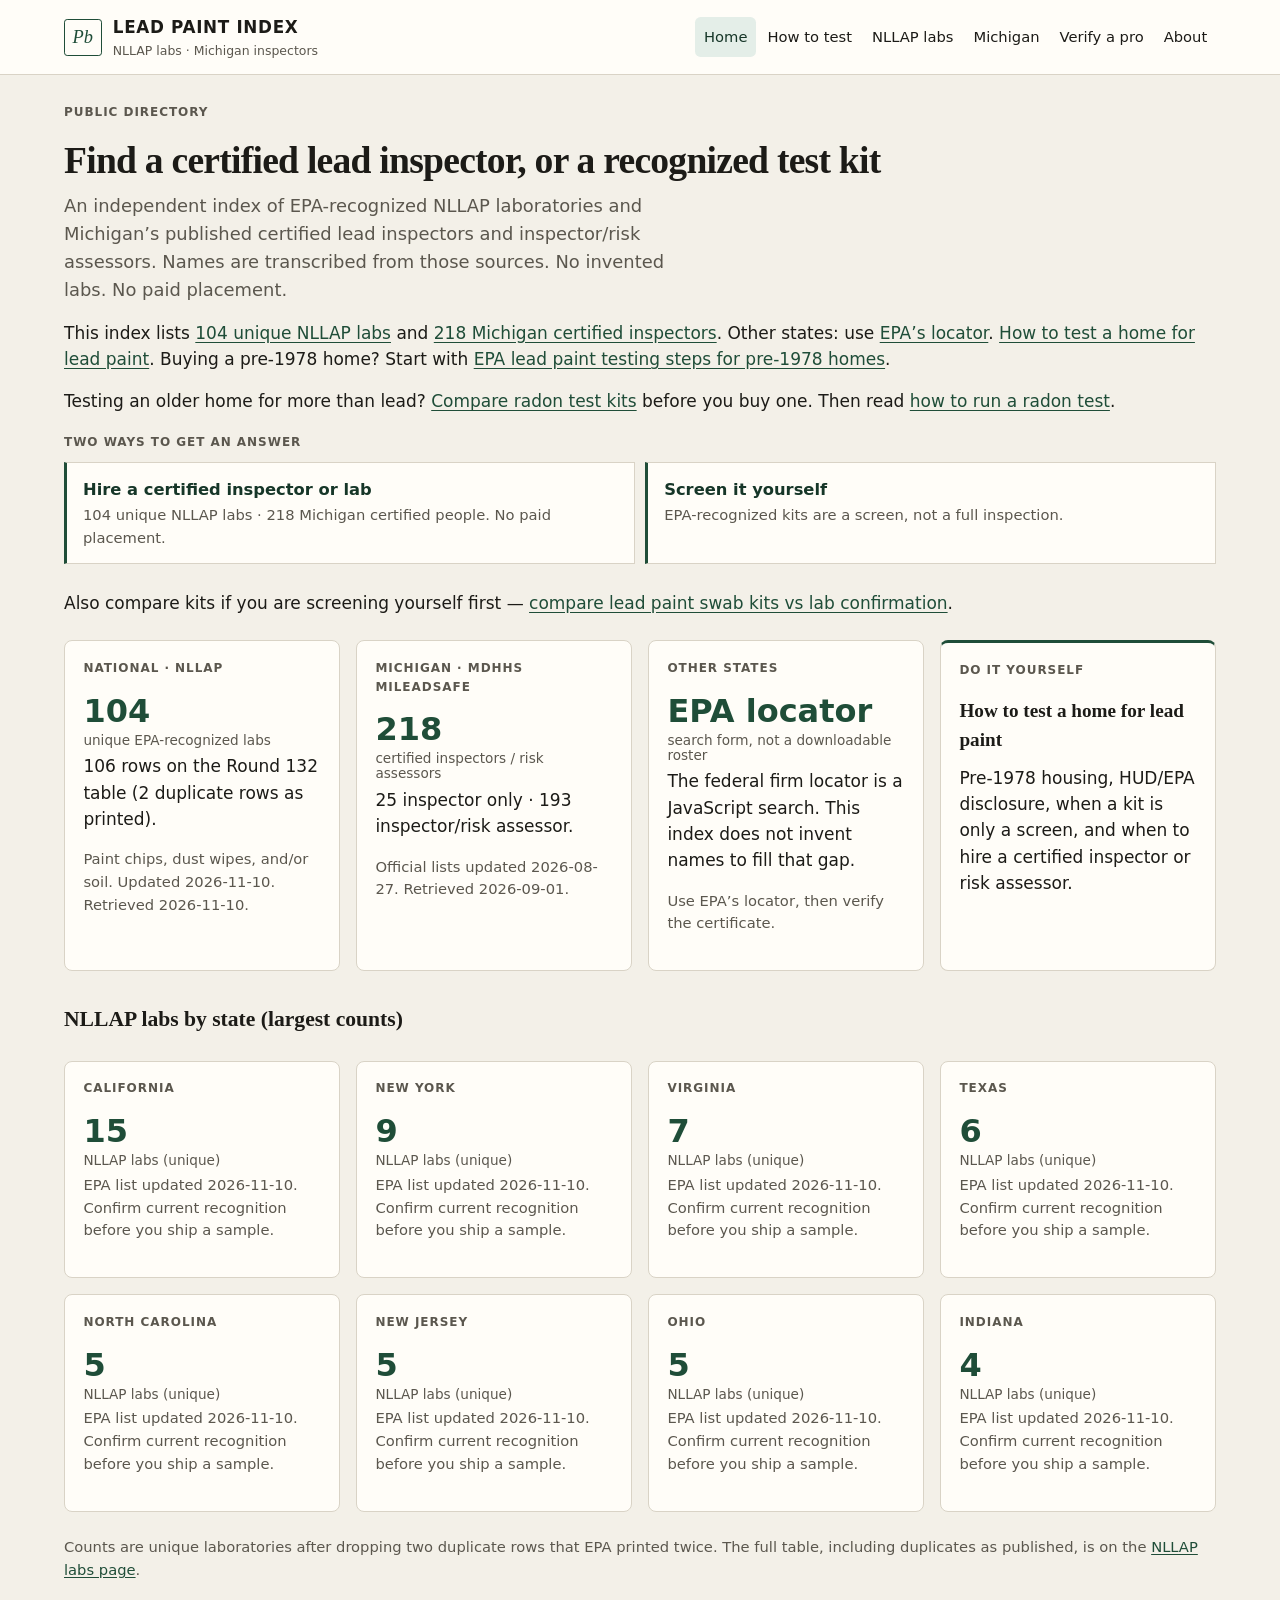
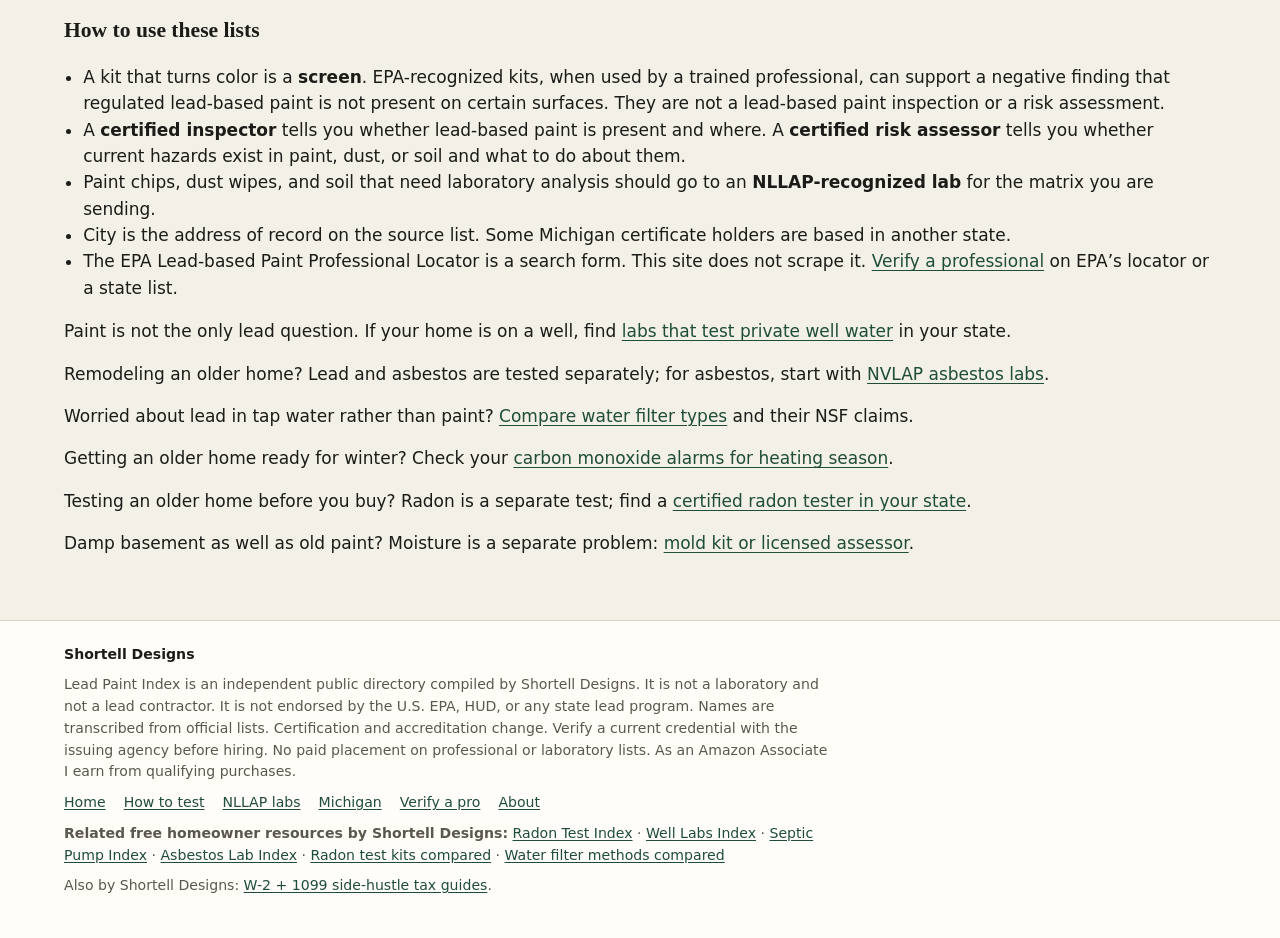
==== commit 9376026e: "Refresh NLLAP labs to EPA Round 132 and replace the dead LeadCheck ASIN. The laboratory table now fo" ====
--- a/index.html
+++ b/index.html
@@ -60,8 +60,8 @@
         <a class="card" href="labs.html">
           <p class="kicker">National · NLLAP</p>
           <p class="stat">104<small>unique EPA-recognized labs</small></p>
-          <p>107 rows on the Round 131 table (3 duplicate rows as printed).</p>
-          <p class="meta">Paint chips, dust wipes, and/or soil. Updated 2026-08-04. Retrieved 2026-09-01.</p>
+          <p>106 rows on the Round 132 table (2 duplicate rows as printed).</p>
+          <p class="meta">Paint chips, dust wipes, and/or soil. Updated 2026-11-10. Retrieved 2026-11-10.</p>
         </a>
         <a class="card" href="michigan.html">
           <p class="kicker">Michigan · MDHHS MiLeadSafe</p>
@@ -87,45 +87,45 @@
         <a class="card" href="labs.html#st-CA">
           <p class="kicker">California</p>
           <p class="stat">15<small>NLLAP labs (unique)</small></p>
-          <p class="meta">EPA list updated 2026-08-04. Confirm current recognition before you ship a sample.</p>
+          <p class="meta">EPA list updated 2026-11-10. Confirm current recognition before you ship a sample.</p>
         </a>
         <a class="card" href="labs.html#st-NY">
           <p class="kicker">New York</p>
           <p class="stat">9<small>NLLAP labs (unique)</small></p>
-          <p class="meta">EPA list updated 2026-08-04. Confirm current recognition before you ship a sample.</p>
+          <p class="meta">EPA list updated 2026-11-10. Confirm current recognition before you ship a sample.</p>
         </a>
         <a class="card" href="labs.html#st-VA">
           <p class="kicker">Virginia</p>
           <p class="stat">7<small>NLLAP labs (unique)</small></p>
-          <p class="meta">EPA list updated 2026-08-04. Confirm current recognition before you ship a sample.</p>
+          <p class="meta">EPA list updated 2026-11-10. Confirm current recognition before you ship a sample.</p>
         </a>
         <a class="card" href="labs.html#st-TX">
           <p class="kicker">Texas</p>
           <p class="stat">6<small>NLLAP labs (unique)</small></p>
-          <p class="meta">EPA list updated 2026-08-04. Confirm current recognition before you ship a sample.</p>
+          <p class="meta">EPA list updated 2026-11-10. Confirm current recognition before you ship a sample.</p>
         </a>
         <a class="card" href="labs.html#st-NC">
           <p class="kicker">North Carolina</p>
           <p class="stat">5<small>NLLAP labs (unique)</small></p>
-          <p class="meta">EPA list updated 2026-08-04. Confirm current recognition before you ship a sample.</p>
+          <p class="meta">EPA list updated 2026-11-10. Confirm current recognition before you ship a sample.</p>
         </a>
         <a class="card" href="labs.html#st-NJ">
           <p class="kicker">New Jersey</p>
           <p class="stat">5<small>NLLAP labs (unique)</small></p>
-          <p class="meta">EPA list updated 2026-08-04. Confirm current recognition before you ship a sample.</p>
+          <p class="meta">EPA list updated 2026-11-10. Confirm current recognition before you ship a sample.</p>
         </a>
         <a class="card" href="labs.html#st-OH">
           <p class="kicker">Ohio</p>
           <p class="stat">5<small>NLLAP labs (unique)</small></p>
-          <p class="meta">EPA list updated 2026-08-04. Confirm current recognition before you ship a sample.</p>
+          <p class="meta">EPA list updated 2026-11-10. Confirm current recognition before you ship a sample.</p>
         </a>
         <a class="card" href="labs.html#st-IN">
           <p class="kicker">Indiana</p>
           <p class="stat">4<small>NLLAP labs (unique)</small></p>
-          <p class="meta">EPA list updated 2026-08-04. Confirm current recognition before you ship a sample.</p>
+          <p class="meta">EPA list updated 2026-11-10. Confirm current recognition before you ship a sample.</p>
         </a>
       </div>
-      <p class="meta">Counts are unique laboratories after dropping three duplicate rows that EPA printed twice. The full table, including duplicates as published, is on the <a href="labs.html">NLLAP labs page</a>.</p>
+      <p class="meta">Counts are unique laboratories after dropping two duplicate rows that EPA printed twice. The full table, including duplicates as published, is on the <a href="labs.html">NLLAP labs page</a>.</p>
 
       <h2>How to use these lists</h2>
       <ul class="plain">
--- a/css/style.css
+++ b/css/style.css
@@ -656,3 +656,59 @@
   color: var(--muted);
   font-style: italic;
 }
+
+/* Designer pack 2026-11-09: how-to fold CTA (kit link + disclosure before first paid) */
+.fold-cta {
+  margin: 0 0 1.4rem;
+  padding: 1rem 1rem 1.05rem;
+  background: var(--bg-2);
+  border: 1px solid var(--line);
+  border-radius: 0.5rem;
+}
+.fold-cta .kicker { margin: 0 0 0.5rem; }
+.fold-cta .pick-links {
+  list-style: none;
+  padding: 0;
+  margin: 0;
+  display: grid;
+  gap: 0.35rem;
+}
+.fold-cta .pick-note {
+  margin: 0.65rem 0 0.55rem;
+  font-size: 0.88rem;
+  color: var(--muted);
+}
+.fold-cta .kit-link,
+.fold-cta a.btn {
+  display: flex;
+  align-items: center;
+  justify-content: center;
+  width: 100%;
+  min-height: 2.75rem;
+  padding: 0.55rem 0.85rem;
+  box-sizing: border-box;
+  background: var(--pine);
+  color: #f6f3ea !important;
+  text-decoration: none;
+  font-weight: 700;
+  border-radius: 0.5rem;
+  text-align: center;
+  line-height: 1.25;
+  flex-wrap: wrap;
+  column-gap: 0.35em;
+}
+.fold-cta a.btn-secondary {
+  background: transparent;
+  color: var(--pine-2) !important;
+  border: 2px solid var(--pine-2);
+  margin-top: 0.35rem;
+}
+.fold-cta .kit-link .paid { color: #d7e5db; font-style: normal; font-weight: 500; }
+@media (max-width: 639px) {
+  .fold-cta .kit-link {
+    min-height: 2.75rem;
+    padding: 0.5rem 0.75rem;
+    font-size: 0.95rem;
+  }
+}
+
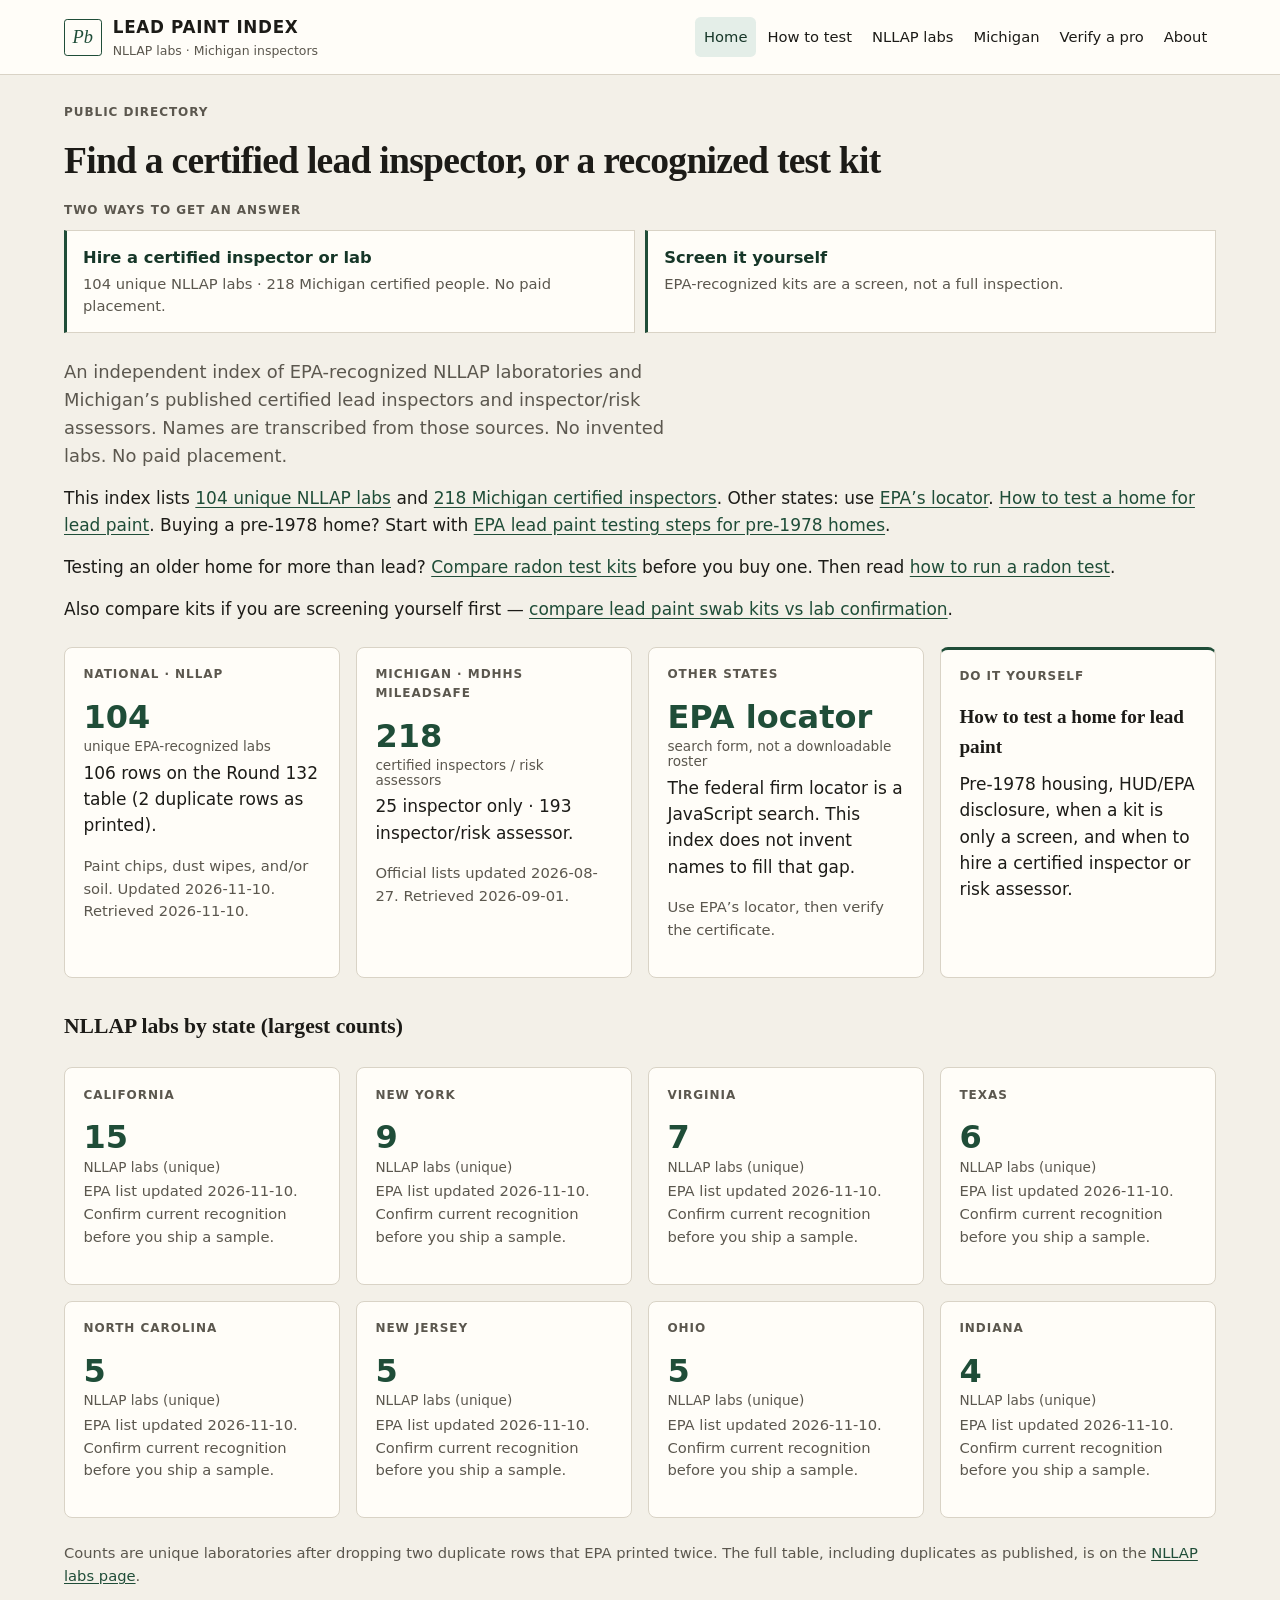
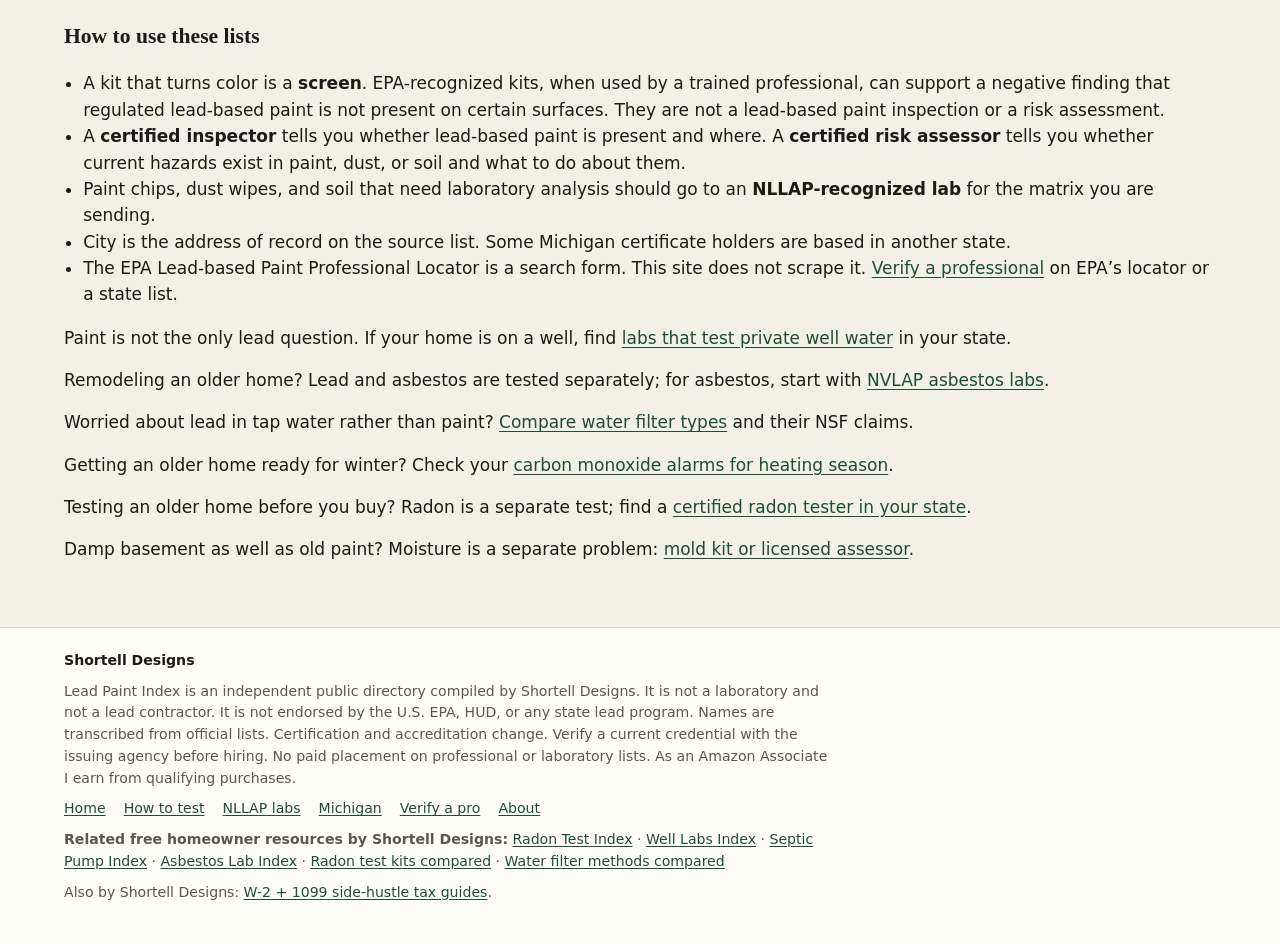
==== commit c90a9a29: "Fold QA: existing CTA above intro/lede for 390x664 iOS fold" ====
--- a/index.html
+++ b/index.html
@@ -34,15 +34,7 @@
 
       <p class="kicker">Public directory</p>
       <h1>Find a certified lead inspector, or a recognized test kit</h1>
-      <p class="lede">An independent index of EPA-recognized NLLAP laboratories and Michigan’s published certified lead inspectors and inspector/risk assessors. Names are transcribed from those sources. No invented labs. No paid placement.</p>
-      <p>This index lists <a href="labs.html">104 unique NLLAP labs</a>
-      and <a href="michigan.html">218 Michigan certified inspectors</a>.
-      Other states: use <a href="verify.html">EPA’s locator</a>.
-      <a href="how-to.html">How to test a home for lead paint</a>.
-      Buying a pre-1978 home? Start with <a href="how-to.html">EPA lead paint testing steps for pre-1978 homes</a>.</p>
-      <p>Testing an older home for more than lead? <a href="https://shortelldesigns.github.io/diy-kit-index/radon-test-kits.html">Compare radon test kits</a> before you buy one. Then read <a href="https://shortelldesigns.github.io/radon-test-index/how-to-test.html">how to run a radon test</a>.</p>
-
-      <div class="paths">
+<div class="paths">
         <p class="paths-label">Two ways to get an answer</p>
         <a class="path" href="labs.html">
           <strong>Hire a certified inspector or lab</strong>
@@ -54,7 +46,15 @@
         </a>
       </div>
 
-      <p>Also compare kits if you are screening yourself first — <a href="https://shortelldesigns.github.io/diy-kit-index/lead-paint-test-kits.html">compare lead paint swab kits vs lab confirmation</a>.</p>
+      <p class="lede">An independent index of EPA-recognized NLLAP laboratories and Michigan’s published certified lead inspectors and inspector/risk assessors. Names are transcribed from those sources. No invented labs. No paid placement.</p>
+      <p>This index lists <a href="labs.html">104 unique NLLAP labs</a>
+      and <a href="michigan.html">218 Michigan certified inspectors</a>.
+      Other states: use <a href="verify.html">EPA’s locator</a>.
+      <a href="how-to.html">How to test a home for lead paint</a>.
+      Buying a pre-1978 home? Start with <a href="how-to.html">EPA lead paint testing steps for pre-1978 homes</a>.</p>
+      <p>Testing an older home for more than lead? <a href="https://shortelldesigns.github.io/diy-kit-index/radon-test-kits.html">Compare radon test kits</a> before you buy one. Then read <a href="https://shortelldesigns.github.io/radon-test-index/how-to-test.html">how to run a radon test</a>.</p>
+
+            <p>Also compare kits if you are screening yourself first — <a href="https://shortelldesigns.github.io/diy-kit-index/lead-paint-test-kits.html">compare lead paint swab kits vs lab confirmation</a>.</p>
 
       <div class="grid states" id="counts">
         <a class="card" href="labs.html">
--- a/css/style.css
+++ b/css/style.css
@@ -712,3 +712,11 @@
   }
 }
 
+/* Designer iOS-664 fold pack 2026-11-10 */
+@media (max-width: 430px) {
+  .header-inner { padding: 0.55rem 0 0.5rem; gap: 0.4rem 1rem; }
+  h1 { font-size: 1.4rem; margin-bottom: 0.4rem; }
+  .paths { margin: 0.35rem 0 0.8rem; }
+  .grid.three { margin-top: 0.35rem; gap: 0.65rem; }
+  .card { padding: 0.75rem 0.85rem; }
+}
